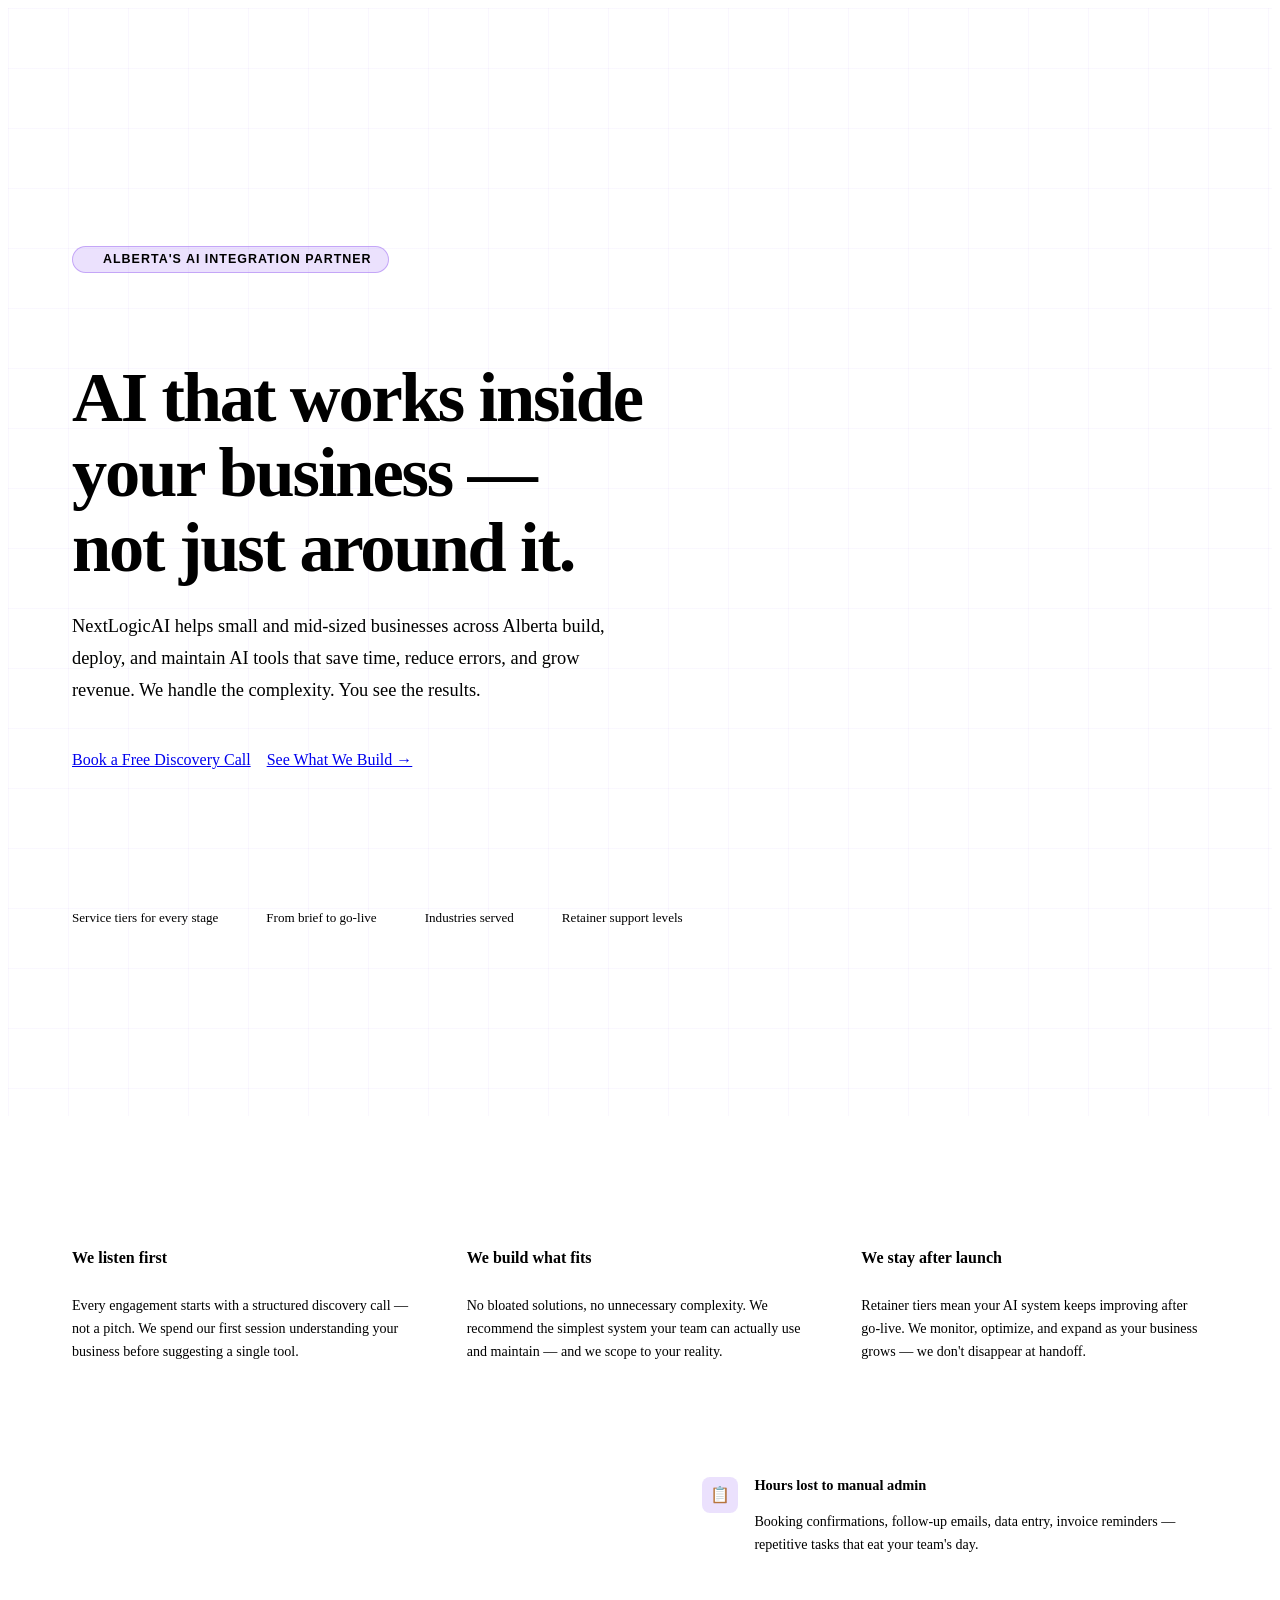
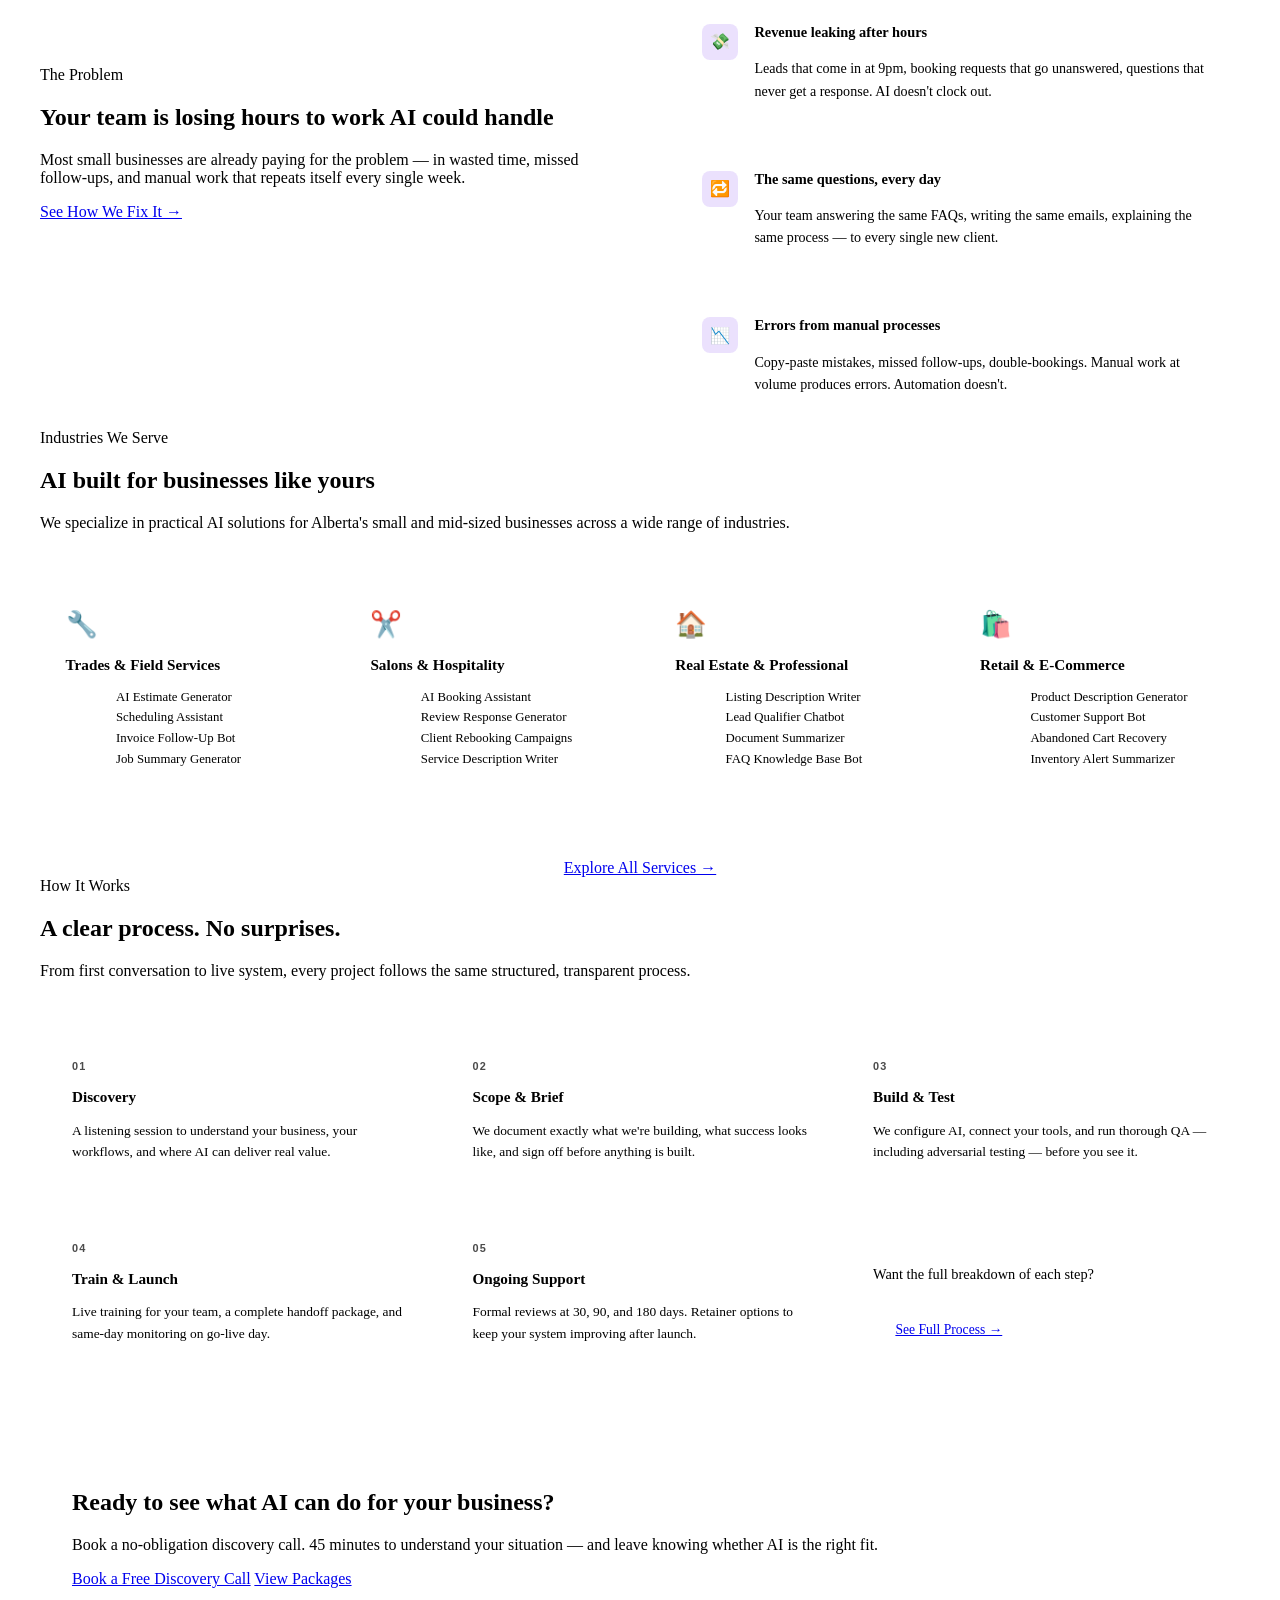
==== index.html @ 29d98f86 "Add files via upload" ====
<!DOCTYPE html>
<html lang="en">
<head>
<meta charset="UTF-8">
<meta name="viewport" content="width=device-width, initial-scale=1.0">
<title>NextLogicAI Consulting — AI Integration for Alberta SMBs</title>
<link rel="stylesheet" href="style.css">
<style>
/* ── HOME-SPECIFIC ── */
#hero {
  min-height: 100svh;
  display: flex;
  flex-direction: column;
  justify-content: center;
  padding: 8rem 4rem 5rem;
  position: relative;
  overflow: hidden;
}

.hero-inner { position: relative; z-index: 1; max-width: 760px; }

.hero-label {
  display: inline-flex;
  align-items: center;
  gap: 0.5rem;
  background: rgba(124,58,237,0.15);
  border: 1px solid rgba(124,58,237,0.35);
  color: var(--violet-light);
  padding: 0.35rem 1rem;
  border-radius: 100px;
  font-family: 'Syne', sans-serif;
  font-size: 0.78rem;
  font-weight: 600;
  letter-spacing: 0.08em;
  text-transform: uppercase;
  margin-bottom: 1.8rem;
  animation: fadeUp 0.8s ease both;
}
.hero-label::before {
  content: '';
  width: 6px; height: 6px;
  border-radius: 50%;
  background: var(--cyan);
  box-shadow: 0 0 6px var(--cyan);
  animation: blink 2s infinite;
}
@keyframes blink { 0%,100%{opacity:1}50%{opacity:0.3} }

#hero h1 {
  font-size: clamp(2.8rem, 5.5vw, 5rem);
  font-weight: 800;
  line-height: 1.06;
  letter-spacing: -0.03em;
  margin-bottom: 1.6rem;
  animation: fadeUp 0.8s 0.1s ease both;
}

.hero-sub {
  font-size: 1.15rem;
  color: var(--muted);
  max-width: 560px;
  line-height: 1.75;
  font-weight: 300;
  margin-bottom: 2.8rem;
  animation: fadeUp 0.8s 0.2s ease both;
}

.hero-actions {
  display: flex;
  gap: 1rem;
  flex-wrap: wrap;
  animation: fadeUp 0.8s 0.3s ease both;
}

@keyframes fadeUp { from{opacity:0;transform:translateY(24px)}to{opacity:1;transform:translateY(0)} }

.hero-stat-row {
  display: flex;
  gap: 3rem;
  margin-top: 4rem;
  padding-top: 2.5rem;
  border-top: 1px solid var(--border);
  animation: fadeUp 0.8s 0.4s ease both;
}
.hero-stat { display: flex; flex-direction: column; gap: 0.25rem; }
.hero-stat strong {
  font-family: 'Syne', sans-serif;
  font-size: 1.8rem;
  font-weight: 800;
  background: linear-gradient(135deg, var(--white), var(--cyan));
  -webkit-background-clip: text;
  -webkit-text-fill-color: transparent;
  background-clip: text;
  letter-spacing: -0.03em;
}
.hero-stat span { font-size: 0.82rem; color: var(--muted); }

.grid-lines {
  position: absolute;
  inset: 0;
  background-image:
    linear-gradient(rgba(124,58,237,0.04) 1px, transparent 1px),
    linear-gradient(90deg, rgba(124,58,237,0.04) 1px, transparent 1px);
  background-size: 60px 60px;
}

/* ── INTRO STRIP ── */
#intro {
  background: var(--navy-mid);
  border-top: 1px solid var(--border);
  border-bottom: 1px solid var(--border);
  padding: 5rem 4rem;
}
.intro-inner {
  max-width: 1200px;
  margin: 0 auto;
  display: grid;
  grid-template-columns: 1fr 1fr 1fr;
  gap: 3rem;
}
.intro-item { display: flex; flex-direction: column; gap: 0.8rem; }
.intro-item-num {
  font-family: 'Syne', sans-serif;
  font-size: 2.5rem;
  font-weight: 800;
  background: linear-gradient(135deg, var(--violet-light), var(--cyan));
  -webkit-background-clip: text;
  -webkit-text-fill-color: transparent;
  background-clip: text;
  letter-spacing: -0.04em;
  line-height: 1;
}
.intro-item h3 { font-size: 1rem; font-weight: 700; margin: 0; }
.intro-item p { font-size: 0.88rem; color: var(--muted); line-height: 1.65; font-weight: 300; }

/* ── PROBLEM ── */
#problem { max-width: 1200px; margin: 0 auto; }
.problem-grid {
  display: grid;
  grid-template-columns: 1fr 1fr;
  gap: 5rem;
  align-items: center;
}
.problem-pains {
  display: flex;
  flex-direction: column;
  gap: 1rem;
}
.pain-item {
  display: flex;
  align-items: flex-start;
  gap: 1rem;
  background: var(--navy-light);
  border: 1px solid var(--border);
  border-radius: 12px;
  padding: 1.2rem 1.4rem;
  transition: border-color 0.25s;
}
.pain-item:hover { border-color: rgba(124,58,237,0.4); }
.pain-icon {
  width: 36px; height: 36px;
  border-radius: 8px;
  background: rgba(124,58,237,0.15);
  display: flex;
  align-items: center;
  justify-content: center;
  font-size: 1rem;
  flex-shrink: 0;
}
.pain-item p { font-size: 0.88rem; color: var(--muted); line-height: 1.6; font-weight: 300; padding-top: 0.15rem; }
.pain-item strong { display: block; font-size: 0.9rem; font-weight: 600; color: var(--white); margin-bottom: 0.2rem; }

/* ── INDUSTRIES ── */
#industries {
  background: var(--navy-mid);
  border-top: 1px solid var(--border);
  border-bottom: 1px solid var(--border);
}
.industries-inner { max-width: 1200px; margin: 0 auto; }
.industry-grid {
  display: grid;
  grid-template-columns: repeat(4, 1fr);
  gap: 1.2rem;
  margin-top: 3rem;
}
.industry-card {
  background: var(--navy);
  border: 1px solid var(--border);
  border-radius: 14px;
  padding: 1.8rem 1.6rem;
  transition: border-color 0.25s, transform 0.25s;
}
.industry-card:hover { border-color: rgba(6,214,245,0.3); transform: translateY(-3px); }
.industry-icon { font-size: 1.6rem; margin-bottom: 1rem; }
.industry-card h3 { font-size: 0.95rem; font-weight: 700; margin-bottom: 0.6rem; }
.industry-card ul { list-style: none; display: flex; flex-direction: column; gap: 0.35rem; }
.industry-card ul li {
  font-size: 0.8rem;
  color: var(--muted);
  display: flex;
  align-items: center;
  gap: 0.4rem;
  font-weight: 300;
}
.industry-card ul li::before {
  content: '';
  width: 4px; height: 4px;
  border-radius: 50%;
  background: var(--cyan);
  flex-shrink: 0;
}

/* ── PROCESS PREVIEW ── */
#process-preview { max-width: 1200px; margin: 0 auto; }
.steps-row {
  display: grid;
  grid-template-columns: repeat(3, 1fr);
  gap: 1.5px;
  background: var(--border);
  border: 1px solid var(--border);
  border-radius: 16px;
  overflow: hidden;
  margin-top: 3rem;
}
.step-mini {
  background: var(--navy);
  padding: 2rem;
  transition: background 0.3s;
}
.step-mini:hover { background: var(--navy-light); }
.step-mini-num {
  font-family: 'Syne', sans-serif;
  font-size: 0.68rem;
  font-weight: 700;
  letter-spacing: 0.12em;
  color: var(--violet-light);
  opacity: 0.7;
  margin-bottom: 1rem;
}
.step-mini h3 { font-size: 0.95rem; font-weight: 700; margin-bottom: 0.5rem; }
.step-mini p { font-size: 0.84rem; color: var(--muted); line-height: 1.6; font-weight: 300; }

/* MOBILE */
@media (max-width: 768px) {
  #hero { padding: 7rem 1.25rem 3.5rem; }
  #hero h1 { font-size: clamp(2.2rem, 9vw, 3.2rem); }
  .hero-sub { font-size: 1rem; }
  .hero-actions { flex-direction: column; }
  .hero-stat-row { gap: 1.5rem; margin-top: 2.5rem; flex-wrap: wrap; }
  #intro { padding: 3.5rem 1.25rem; }
  .intro-inner { grid-template-columns: 1fr; gap: 2rem; }
  #problem { padding: 3.5rem 1.25rem; }
  .problem-grid { grid-template-columns: 1fr; gap: 3rem; }
  #industries { padding: 3.5rem 1.25rem; }
  .industry-grid { grid-template-columns: 1fr 1fr; }
  #process-preview { padding: 3.5rem 1.25rem; }
  .steps-row { grid-template-columns: 1fr; }
}

@media (max-width: 480px) {
  .industry-grid { grid-template-columns: 1fr; }
  .hero-stat-row { display: grid; grid-template-columns: 1fr 1fr; }
}
</style>
</head>
<body>
<script src="shared.js"></script>

<!-- HERO -->
<section id="hero">
  <div style="position:absolute;inset:0;pointer-events:none;">
    <div class="grid-lines"></div>
    <div class="orb orb-1"></div>
    <div class="orb orb-2"></div>
  </div>
  <div class="hero-inner">
    <div class="hero-label">Alberta's AI Integration Partner</div>
    <h1>AI that works inside<br><span class="accent-v">your</span> business —<br>not just <span class="accent-c">around</span> it.</h1>
    <p class="hero-sub">NextLogicAI helps small and mid-sized businesses across Alberta build, deploy, and maintain AI tools that save time, reduce errors, and grow revenue. We handle the complexity. You see the results.</p>
    <div class="hero-actions">
      <a href="contact.html" class="btn-primary">Book a Free Discovery Call</a>
      <a href="services.html" class="btn-secondary">See What We Build →</a>
    </div>
    <div class="hero-stat-row">
      <div class="hero-stat"><strong>3</strong><span>Service tiers for every stage</span></div>
      <div class="hero-stat"><strong>1–12wk</strong><span>From brief to go-live</span></div>
      <div class="hero-stat"><strong>8+</strong><span>Industries served</span></div>
      <div class="hero-stat"><strong>4</strong><span>Retainer support levels</span></div>
    </div>
  </div>
</section>

<!-- INTRO STRIP -->
<section id="intro">
  <div class="intro-inner reveal">
    <div class="intro-item">
      <div class="intro-item-num">01</div>
      <h3>We listen first</h3>
      <p>Every engagement starts with a structured discovery call — not a pitch. We spend our first session understanding your business before suggesting a single tool.</p>
    </div>
    <div class="intro-item">
      <div class="intro-item-num">02</div>
      <h3>We build what fits</h3>
      <p>No bloated solutions, no unnecessary complexity. We recommend the simplest system your team can actually use and maintain — and we scope to your reality.</p>
    </div>
    <div class="intro-item">
      <div class="intro-item-num">03</div>
      <h3>We stay after launch</h3>
      <p>Retainer tiers mean your AI system keeps improving after go-live. We monitor, optimize, and expand as your business grows — we don't disappear at handoff.</p>
    </div>
  </div>
</section>

<!-- PROBLEM -->
<section id="problem">
  <div class="problem-grid reveal">
    <div>
      <div class="section-label">The Problem</div>
      <h2 class="section-title">Your team is losing hours to work AI could handle</h2>
      <p class="section-desc">Most small businesses are already paying for the problem — in wasted time, missed follow-ups, and manual work that repeats itself every single week.</p>
      <a href="how-it-works.html" class="btn-secondary">See How We Fix It →</a>
    </div>
    <div class="problem-pains">
      <div class="pain-item">
        <div class="pain-icon">📋</div>
        <div><strong>Hours lost to manual admin</strong><p>Booking confirmations, follow-up emails, data entry, invoice reminders — repetitive tasks that eat your team's day.</p></div>
      </div>
      <div class="pain-item">
        <div class="pain-icon">💸</div>
        <div><strong>Revenue leaking after hours</strong><p>Leads that come in at 9pm, booking requests that go unanswered, questions that never get a response. AI doesn't clock out.</p></div>
      </div>
      <div class="pain-item">
        <div class="pain-icon">🔁</div>
        <div><strong>The same questions, every day</strong><p>Your team answering the same FAQs, writing the same emails, explaining the same process — to every single new client.</p></div>
      </div>
      <div class="pain-item">
        <div class="pain-icon">📉</div>
        <div><strong>Errors from manual processes</strong><p>Copy-paste mistakes, missed follow-ups, double-bookings. Manual work at volume produces errors. Automation doesn't.</p></div>
      </div>
    </div>
  </div>
</section>

<!-- INDUSTRIES -->
<section id="industries">
  <div class="industries-inner">
    <div class="reveal">
      <div class="section-label">Industries We Serve</div>
      <h2 class="section-title">AI built for businesses like yours</h2>
      <p class="section-desc">We specialize in practical AI solutions for Alberta's small and mid-sized businesses across a wide range of industries.</p>
    </div>
    <div class="industry-grid reveal">
      <div class="industry-card">
        <div class="industry-icon">🔧</div>
        <h3>Trades & Field Services</h3>
        <ul>
          <li>AI Estimate Generator</li>
          <li>Scheduling Assistant</li>
          <li>Invoice Follow-Up Bot</li>
          <li>Job Summary Generator</li>
        </ul>
      </div>
      <div class="industry-card">
        <div class="industry-icon">✂️</div>
        <h3>Salons & Hospitality</h3>
        <ul>
          <li>AI Booking Assistant</li>
          <li>Review Response Generator</li>
          <li>Client Rebooking Campaigns</li>
          <li>Service Description Writer</li>
        </ul>
      </div>
      <div class="industry-card">
        <div class="industry-icon">🏠</div>
        <h3>Real Estate & Professional</h3>
        <ul>
          <li>Listing Description Writer</li>
          <li>Lead Qualifier Chatbot</li>
          <li>Document Summarizer</li>
          <li>FAQ Knowledge Base Bot</li>
        </ul>
      </div>
      <div class="industry-card">
        <div class="industry-icon">🛍️</div>
        <h3>Retail & E-Commerce</h3>
        <ul>
          <li>Product Description Generator</li>
          <li>Customer Support Bot</li>
          <li>Abandoned Cart Recovery</li>
          <li>Inventory Alert Summarizer</li>
        </ul>
      </div>
    </div>
    <div style="text-align:center;margin-top:3rem;" class="reveal">
      <a href="services.html" class="btn-secondary">Explore All Services →</a>
    </div>
  </div>
</section>

<!-- PROCESS PREVIEW -->
<section id="process-preview">
  <div class="reveal">
    <div class="section-label">How It Works</div>
    <h2 class="section-title">A clear process. No surprises.</h2>
    <p class="section-desc">From first conversation to live system, every project follows the same structured, transparent process.</p>
  </div>
  <div class="steps-row reveal">
    <div class="step-mini"><div class="step-mini-num">01</div><h3>Discovery</h3><p>A listening session to understand your business, your workflows, and where AI can deliver real value.</p></div>
    <div class="step-mini"><div class="step-mini-num">02</div><h3>Scope & Brief</h3><p>We document exactly what we're building, what success looks like, and sign off before anything is built.</p></div>
    <div class="step-mini"><div class="step-mini-num">03</div><h3>Build & Test</h3><p>We configure AI, connect your tools, and run thorough QA — including adversarial testing — before you see it.</p></div>
    <div class="step-mini"><div class="step-mini-num">04</div><h3>Train & Launch</h3><p>Live training for your team, a complete handoff package, and same-day monitoring on go-live day.</p></div>
    <div class="step-mini"><div class="step-mini-num">05</div><h3>Ongoing Support</h3><p>Formal reviews at 30, 90, and 180 days. Retainer options to keep your system improving after launch.</p></div>
    <div class="step-mini" style="display:flex;flex-direction:column;justify-content:center;align-items:flex-start;">
      <p style="font-size:0.9rem;color:var(--muted);margin-bottom:1.5rem;font-weight:300;">Want the full breakdown of each step?</p>
      <a href="how-it-works.html" class="btn-primary" style="font-size:0.85rem;padding:0.75rem 1.4rem;">See Full Process →</a>
    </div>
  </div>
</section>

<!-- CTA STRIP -->
<section style="padding:5rem 4rem;">
  <div class="cta-strip reveal" style="max-width:1200px;margin:0 auto;">
    <h2>Ready to see what AI can do for your business?</h2>
    <p>Book a no-obligation discovery call. 45 minutes to understand your situation — and leave knowing whether AI is the right fit.</p>
    <div class="cta-strip-actions">
      <a href="contact.html" class="btn-primary">Book a Free Discovery Call</a>
      <a href="packages.html" class="btn-secondary">View Packages</a>
    </div>
  </div>
</section>

<script>injectNav('index'); injectFooter();</script>
</body>
</html>
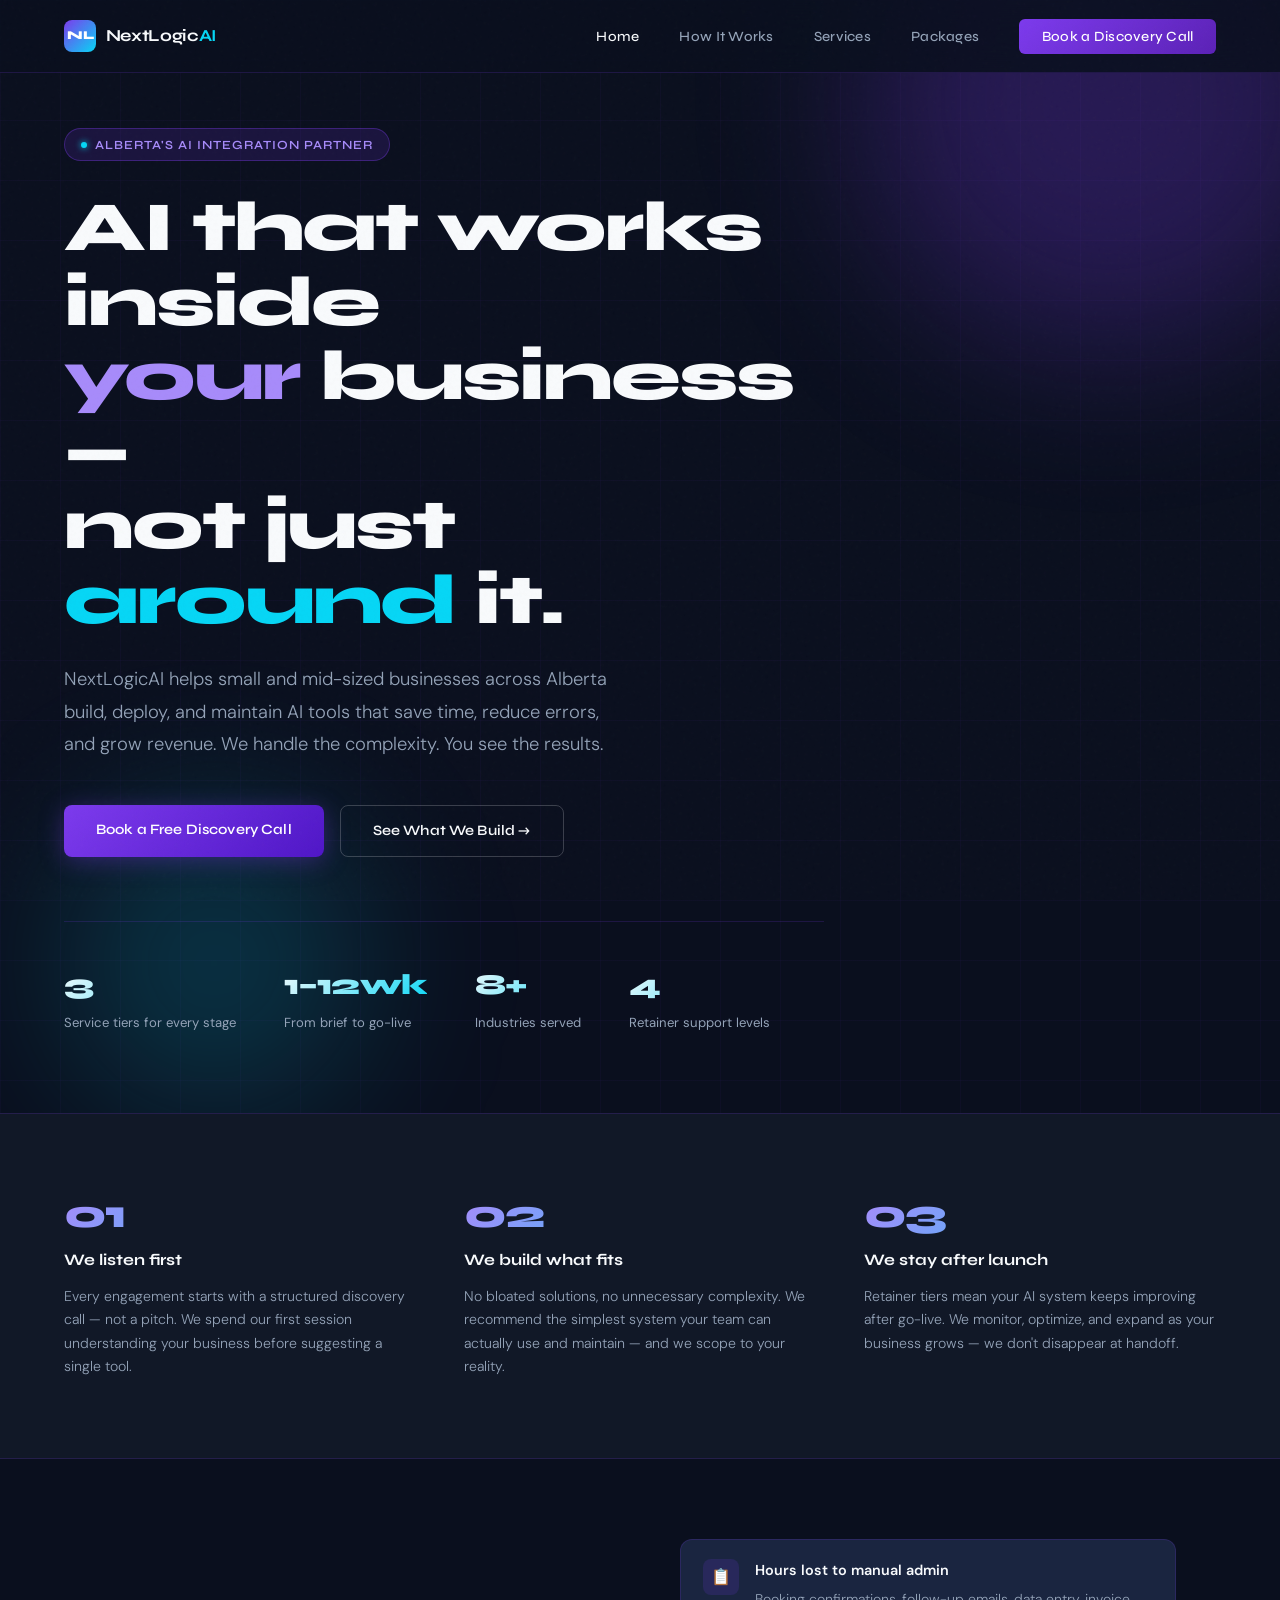
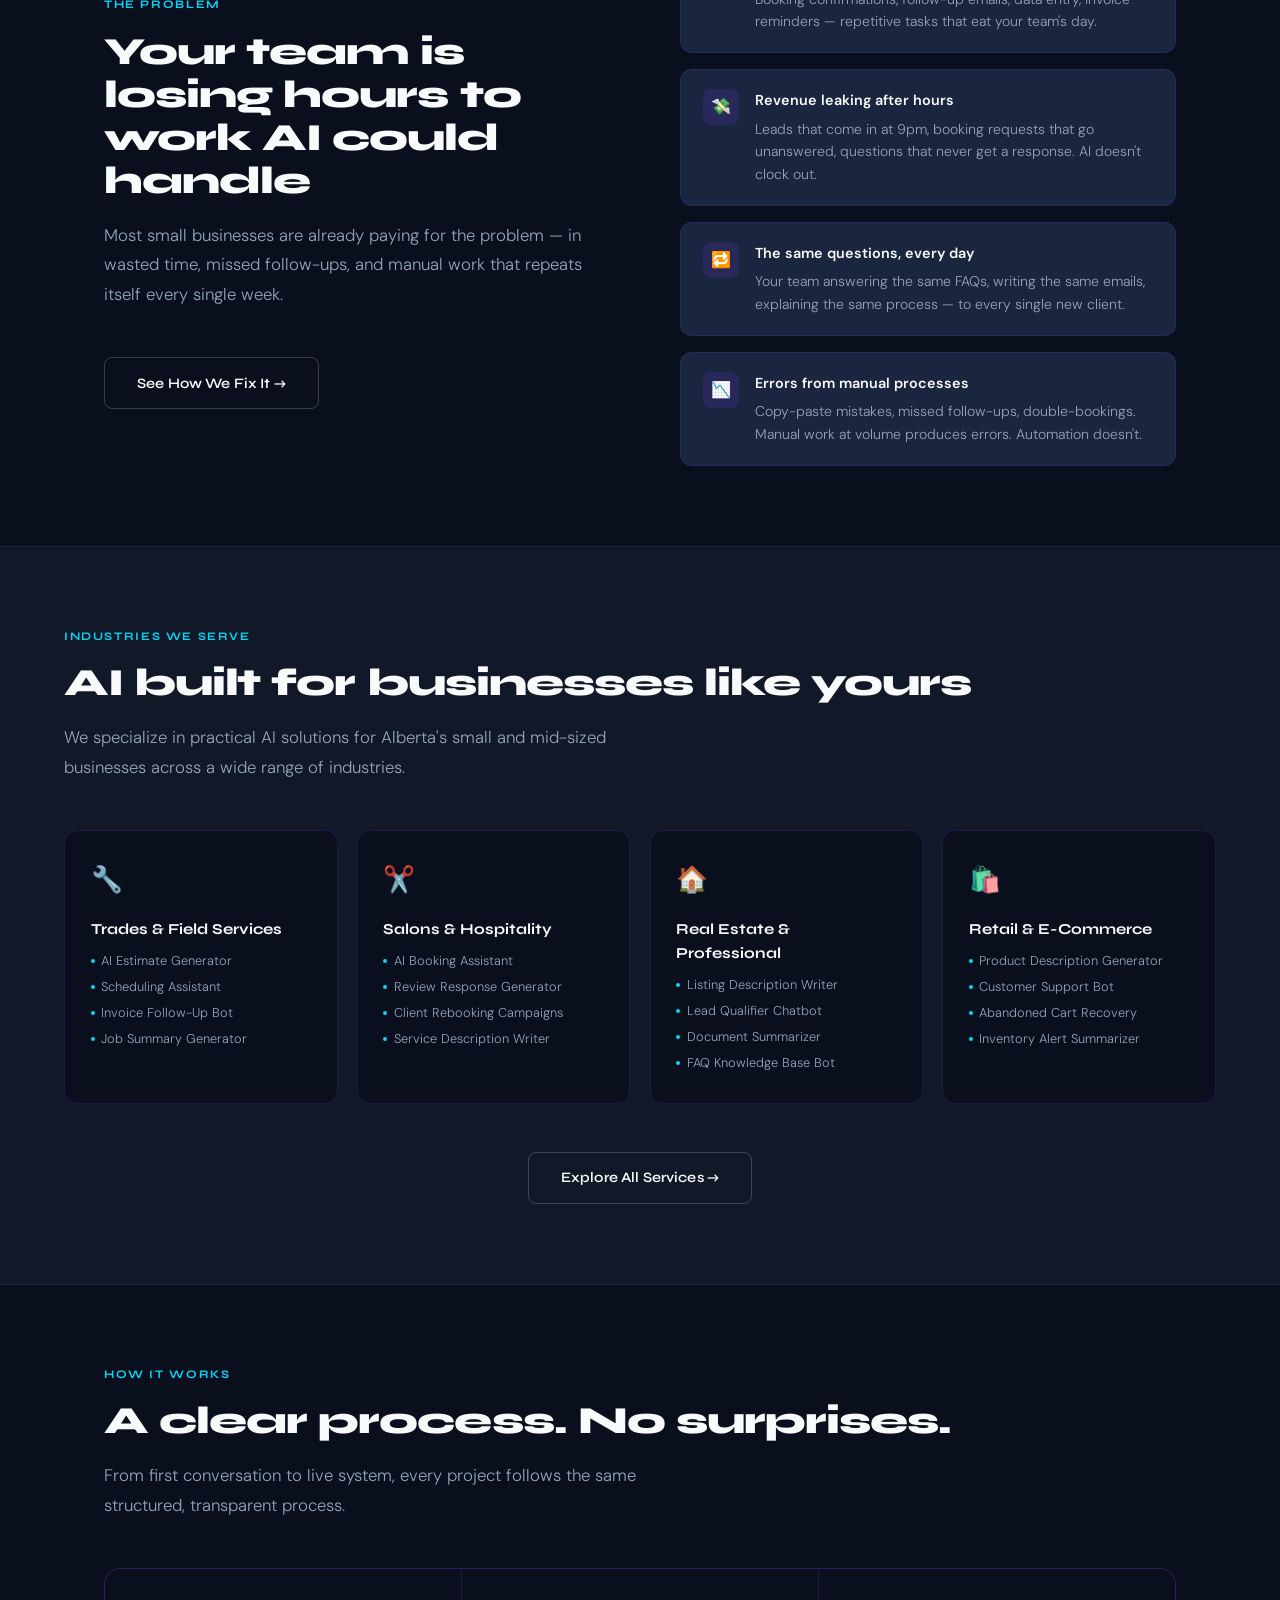
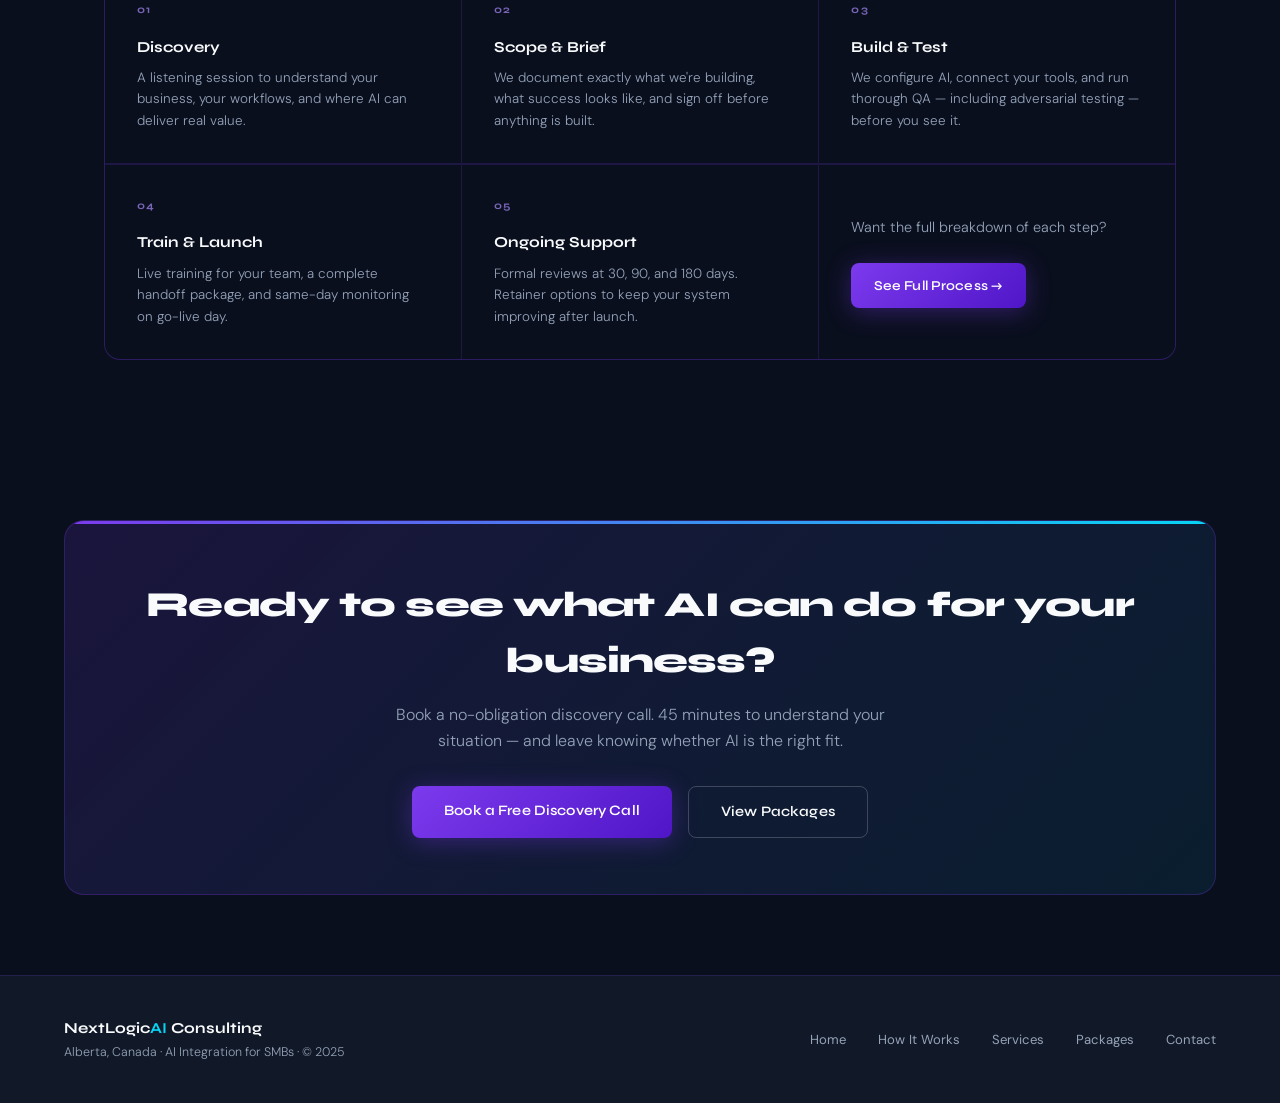
==== commit e3b0c692: "Add files via upload" ====
--- a/index.html
+++ b/index.html
@@ -81,6 +81,7 @@
   padding-top: 2.5rem;
   border-top: 1px solid var(--border);
   animation: fadeUp 0.8s 0.4s ease both;
+  flex-wrap: wrap;
 }
 .hero-stat { display: flex; flex-direction: column; gap: 0.25rem; }
 .hero-stat strong {
@@ -240,26 +241,39 @@
 .step-mini h3 { font-size: 0.95rem; font-weight: 700; margin-bottom: 0.5rem; }
 .step-mini p { font-size: 0.84rem; color: var(--muted); line-height: 1.6; font-weight: 300; }
 
-/* MOBILE */
+/* ── RESPONSIVE ── */
+@media (max-width: 1024px) {
+  .industry-grid { grid-template-columns: repeat(2, 1fr); }
+  .steps-row { grid-template-columns: repeat(2, 1fr); }
+}
+
 @media (max-width: 768px) {
   #hero { padding: 7rem 1.25rem 3.5rem; }
   #hero h1 { font-size: clamp(2.2rem, 9vw, 3.2rem); }
   .hero-sub { font-size: 1rem; }
-  .hero-actions { flex-direction: column; }
-  .hero-stat-row { gap: 1.5rem; margin-top: 2.5rem; flex-wrap: wrap; }
+  .hero-actions { flex-direction: column; align-items: stretch; }
+  .hero-actions .btn-primary,
+  .hero-actions .btn-secondary { width: 100%; text-align: center; }
+  .hero-stat-row { gap: 1.5rem; margin-top: 2.5rem; display: grid; grid-template-columns: 1fr 1fr; }
+
   #intro { padding: 3.5rem 1.25rem; }
   .intro-inner { grid-template-columns: 1fr; gap: 2rem; }
+
   #problem { padding: 3.5rem 1.25rem; }
-  .problem-grid { grid-template-columns: 1fr; gap: 3rem; }
+  .problem-grid { grid-template-columns: 1fr; gap: 2rem; }
+
   #industries { padding: 3.5rem 1.25rem; }
   .industry-grid { grid-template-columns: 1fr 1fr; }
+
   #process-preview { padding: 3.5rem 1.25rem; }
   .steps-row { grid-template-columns: 1fr; }
+
+  /* CTA section padding fix */
+  section[style*="padding:5rem 4rem"] { padding: 3.5rem 1.25rem !important; }
 }
 
 @media (max-width: 480px) {
   .industry-grid { grid-template-columns: 1fr; }
-  .hero-stat-row { display: grid; grid-template-columns: 1fr 1fr; }
 }
 </style>
 </head>
@@ -352,7 +366,7 @@
     <div class="industry-grid reveal">
       <div class="industry-card">
         <div class="industry-icon">🔧</div>
-        <h3>Trades & Field Services</h3>
+        <h3>Trades &amp; Field Services</h3>
         <ul>
           <li>AI Estimate Generator</li>
           <li>Scheduling Assistant</li>
@@ -362,7 +376,7 @@
       </div>
       <div class="industry-card">
         <div class="industry-icon">✂️</div>
-        <h3>Salons & Hospitality</h3>
+        <h3>Salons &amp; Hospitality</h3>
         <ul>
           <li>AI Booking Assistant</li>
           <li>Review Response Generator</li>
@@ -372,7 +386,7 @@
       </div>
       <div class="industry-card">
         <div class="industry-icon">🏠</div>
-        <h3>Real Estate & Professional</h3>
+        <h3>Real Estate &amp; Professional</h3>
         <ul>
           <li>Listing Description Writer</li>
           <li>Lead Qualifier Chatbot</li>
@@ -382,7 +396,7 @@
       </div>
       <div class="industry-card">
         <div class="industry-icon">🛍️</div>
-        <h3>Retail & E-Commerce</h3>
+        <h3>Retail &amp; E-Commerce</h3>
         <ul>
           <li>Product Description Generator</li>
           <li>Customer Support Bot</li>
@@ -406,9 +420,9 @@
   </div>
   <div class="steps-row reveal">
     <div class="step-mini"><div class="step-mini-num">01</div><h3>Discovery</h3><p>A listening session to understand your business, your workflows, and where AI can deliver real value.</p></div>
-    <div class="step-mini"><div class="step-mini-num">02</div><h3>Scope & Brief</h3><p>We document exactly what we're building, what success looks like, and sign off before anything is built.</p></div>
-    <div class="step-mini"><div class="step-mini-num">03</div><h3>Build & Test</h3><p>We configure AI, connect your tools, and run thorough QA — including adversarial testing — before you see it.</p></div>
-    <div class="step-mini"><div class="step-mini-num">04</div><h3>Train & Launch</h3><p>Live training for your team, a complete handoff package, and same-day monitoring on go-live day.</p></div>
+    <div class="step-mini"><div class="step-mini-num">02</div><h3>Scope &amp; Brief</h3><p>We document exactly what we're building, what success looks like, and sign off before anything is built.</p></div>
+    <div class="step-mini"><div class="step-mini-num">03</div><h3>Build &amp; Test</h3><p>We configure AI, connect your tools, and run thorough QA — including adversarial testing — before you see it.</p></div>
+    <div class="step-mini"><div class="step-mini-num">04</div><h3>Train &amp; Launch</h3><p>Live training for your team, a complete handoff package, and same-day monitoring on go-live day.</p></div>
     <div class="step-mini"><div class="step-mini-num">05</div><h3>Ongoing Support</h3><p>Formal reviews at 30, 90, and 180 days. Retainer options to keep your system improving after launch.</p></div>
     <div class="step-mini" style="display:flex;flex-direction:column;justify-content:center;align-items:flex-start;">
       <p style="font-size:0.9rem;color:var(--muted);margin-bottom:1.5rem;font-weight:300;">Want the full breakdown of each step?</p>
@@ -418,7 +432,7 @@
 </section>
 
 <!-- CTA STRIP -->
-<section style="padding:5rem 4rem;">
+<section class="cta-section">
   <div class="cta-strip reveal" style="max-width:1200px;margin:0 auto;">
     <h2>Ready to see what AI can do for your business?</h2>
     <p>Book a no-obligation discovery call. 45 minutes to understand your situation — and leave knowing whether AI is the right fit.</p>
--- a/style.css
+++ b/style.css
@@ -0,0 +1,443 @@
+/* ── NEXTLOGICAI SHARED STYLES ── */
+@import url('https://fonts.googleapis.com/css2?family=Syne:wght@400;500;600;700;800&family=DM+Sans:ital,wght@0,300;0,400;0,500;1,300&display=swap');
+
+:root {
+  --navy: #0a0f1e;
+  --navy-mid: #111827;
+  --navy-light: #1a2540;
+  --violet: #7c3aed;
+  --violet-light: #a78bfa;
+  --cyan: #06d6f5;
+  --cyan-dim: #0891b2;
+  --white: #f8fafc;
+  --muted: #94a3b8;
+  --border: rgba(124,58,237,0.18);
+  --glow-v: rgba(124,58,237,0.25);
+  --glow-c: rgba(6,214,245,0.18);
+}
+
+*, *::before, *::after { box-sizing: border-box; margin: 0; padding: 0; }
+html { scroll-behavior: smooth; }
+
+body {
+  font-family: 'DM Sans', sans-serif;
+  background-color: var(--navy);
+  color: var(--white);
+  overflow-x: hidden;
+  line-height: 1.6;
+}
+
+h1, h2, h3, h4 { font-family: 'Syne', sans-serif; }
+
+body::before {
+  content: '';
+  position: fixed;
+  inset: 0;
+  background-image: url("data:image/svg+xml,%3Csvg viewBox='0 0 256 256' xmlns='http://www.w3.org/2000/svg'%3E%3Cfilter id='noise'%3E%3CfeTurbulence type='fractalNoise' baseFrequency='0.9' numOctaves='4' stitchTiles='stitch'/%3E%3C/filter%3E%3Crect width='100%25' height='100%25' filter='url(%23noise)' opacity='0.04'/%3E%3C/svg%3E");
+  pointer-events: none;
+  z-index: 9999;
+  opacity: 0.5;
+}
+
+/* ── NAV ── */
+nav {
+  position: fixed;
+  top: 0; left: 0; right: 0;
+  z-index: 100;
+  display: flex;
+  align-items: center;
+  justify-content: space-between;
+  padding: 1.25rem 4rem;
+  background: rgba(10,15,30,0.88);
+  backdrop-filter: blur(16px);
+  -webkit-backdrop-filter: blur(16px);
+  border-bottom: 1px solid var(--border);
+}
+
+.nav-logo {
+  display: flex;
+  align-items: center;
+  gap: 0.6rem;
+  text-decoration: none;
+}
+
+.logo-mark {
+  width: 32px; height: 32px;
+  background: linear-gradient(135deg, var(--violet), var(--cyan));
+  border-radius: 8px;
+  display: flex;
+  align-items: center;
+  justify-content: center;
+  font-family: 'Syne', sans-serif;
+  font-size: 0.75rem;
+  font-weight: 800;
+  color: white;
+  flex-shrink: 0;
+}
+
+.logo-text {
+  font-family: 'Syne', sans-serif;
+  font-size: 1.05rem;
+  font-weight: 700;
+  color: var(--white);
+  letter-spacing: -0.02em;
+}
+.logo-text span { color: var(--cyan); }
+
+.nav-links {
+  display: flex;
+  gap: 2.5rem;
+  list-style: none;
+  align-items: center;
+}
+
+.nav-links a {
+  color: var(--muted);
+  text-decoration: none;
+  font-family: 'Syne', sans-serif;
+  font-size: 0.88rem;
+  font-weight: 500;
+  letter-spacing: 0.02em;
+  transition: color 0.2s;
+}
+
+.nav-links a:hover { color: var(--white); }
+.nav-links a.active { color: var(--white); }
+
+.nav-cta {
+  background: linear-gradient(135deg, var(--violet), #5b21b6) !important;
+  color: white !important;
+  padding: 0.55rem 1.4rem;
+  border-radius: 6px;
+  transition: opacity 0.2s, transform 0.2s !important;
+}
+.nav-cta:hover { opacity: 0.88; transform: translateY(-1px); }
+
+/* ── HAMBURGER ── */
+.nav-hamburger {
+  display: none;
+  flex-direction: column;
+  gap: 5px;
+  background: none;
+  border: none;
+  cursor: pointer;
+  padding: 8px;
+  z-index: 200;
+  min-width: 44px;
+  min-height: 44px;
+  align-items: center;
+  justify-content: center;
+}
+.nav-hamburger span {
+  display: block;
+  width: 24px; height: 2px;
+  background: var(--white);
+  border-radius: 2px;
+  transition: transform 0.3s, opacity 0.3s;
+}
+.nav-hamburger.open span:nth-child(1) { transform: translateY(7px) rotate(45deg); }
+.nav-hamburger.open span:nth-child(2) { opacity: 0; }
+.nav-hamburger.open span:nth-child(3) { transform: translateY(-7px) rotate(-45deg); }
+
+/* ── MOBILE MENU ── */
+.mobile-menu {
+  display: none;
+  position: fixed;
+  inset: 0;
+  background: rgba(10,15,30,0.97);
+  backdrop-filter: blur(20px);
+  -webkit-backdrop-filter: blur(20px);
+  z-index: 150;
+  flex-direction: column;
+  align-items: center;
+  justify-content: center;
+  gap: 0;
+  padding: 2rem;
+}
+.mobile-menu.open { display: flex; }
+.mobile-menu a {
+  font-family: 'Syne', sans-serif;
+  font-size: 1.6rem;
+  font-weight: 700;
+  color: var(--white);
+  text-decoration: none;
+  padding: 1rem 0;
+  border-bottom: 1px solid var(--border);
+  width: 100%;
+  text-align: center;
+  transition: color 0.2s;
+}
+.mobile-menu a:hover { color: var(--cyan); }
+.mobile-menu a.mobile-cta {
+  margin-top: 2rem;
+  border: none;
+  background: linear-gradient(135deg, var(--violet), #4f16c7);
+  border-radius: 10px;
+  padding: 1rem 2rem;
+  font-size: 1rem;
+  color: white;
+  box-shadow: 0 4px 24px rgba(124,58,237,0.4);
+}
+
+/* ── BUTTONS ── */
+.btn-primary {
+  background: linear-gradient(135deg, var(--violet), #4f16c7);
+  color: white;
+  padding: 0.85rem 2rem;
+  border-radius: 8px;
+  font-family: 'Syne', sans-serif;
+  font-size: 0.9rem;
+  font-weight: 600;
+  text-decoration: none;
+  display: inline-block;
+  transition: transform 0.2s, box-shadow 0.2s;
+  box-shadow: 0 4px 24px rgba(124,58,237,0.35);
+  letter-spacing: 0.01em;
+}
+.btn-primary:hover { transform: translateY(-2px); box-shadow: 0 8px 32px rgba(124,58,237,0.5); }
+
+.btn-secondary {
+  background: transparent;
+  border: 1px solid rgba(248,250,252,0.2);
+  color: var(--white);
+  padding: 0.85rem 2rem;
+  border-radius: 8px;
+  font-family: 'Syne', sans-serif;
+  font-size: 0.9rem;
+  font-weight: 600;
+  text-decoration: none;
+  display: inline-block;
+  transition: border-color 0.2s, background 0.2s;
+  letter-spacing: 0.01em;
+}
+.btn-secondary:hover { border-color: rgba(248,250,252,0.45); background: rgba(248,250,252,0.05); }
+
+/* ── SECTION UTILITIES ── */
+.section-label {
+  font-family: 'Syne', sans-serif;
+  font-size: 0.72rem;
+  font-weight: 700;
+  letter-spacing: 0.14em;
+  text-transform: uppercase;
+  color: var(--cyan);
+  margin-bottom: 1rem;
+  display: block;
+}
+
+.section-title {
+  font-size: clamp(1.9rem, 3vw, 2.8rem);
+  font-weight: 800;
+  letter-spacing: -0.025em;
+  line-height: 1.12;
+  margin-bottom: 1.2rem;
+}
+
+.section-desc {
+  font-size: 1.05rem;
+  color: var(--muted);
+  max-width: 560px;
+  line-height: 1.75;
+  font-weight: 300;
+  margin-bottom: 3rem;
+}
+
+.page-wrap {
+  max-width: 1200px;
+  margin: 0 auto;
+  padding: 0 4rem;
+}
+
+section { padding: 5rem 4rem; }
+
+/* ── PAGE HERO (inner pages) ── */
+.page-hero {
+  padding: 9rem 4rem 5rem;
+  position: relative;
+  overflow: hidden;
+}
+
+.page-hero-bg {
+  position: absolute;
+  inset: 0;
+  pointer-events: none;
+}
+
+.page-hero .grid-lines {
+  position: absolute;
+  inset: 0;
+  background-image:
+    linear-gradient(rgba(124,58,237,0.04) 1px, transparent 1px),
+    linear-gradient(90deg, rgba(124,58,237,0.04) 1px, transparent 1px);
+  background-size: 60px 60px;
+}
+
+.orb {
+  position: absolute;
+  border-radius: 50%;
+  filter: blur(80px);
+}
+.orb-1 { width: 500px; height: 500px; background: var(--glow-v); top: -150px; right: -80px; animation: float1 12s ease-in-out infinite; }
+.orb-2 { width: 300px; height: 300px; background: var(--glow-c); bottom: 0; left: 5%; animation: float2 15s ease-in-out infinite; }
+
+@keyframes float1 { 0%,100%{transform:translate(0,0) scale(1)}50%{transform:translate(30px,-40px) scale(1.05)} }
+@keyframes float2 { 0%,100%{transform:translate(0,0)}50%{transform:translate(-20px,30px)} }
+
+.page-hero-inner {
+  position: relative;
+  z-index: 1;
+  max-width: 1200px;
+  margin: 0 auto;
+}
+
+.page-hero-label {
+  display: inline-flex;
+  align-items: center;
+  gap: 0.5rem;
+  background: rgba(124,58,237,0.15);
+  border: 1px solid rgba(124,58,237,0.35);
+  color: var(--violet-light);
+  padding: 0.35rem 1rem;
+  border-radius: 100px;
+  font-family: 'Syne', sans-serif;
+  font-size: 0.75rem;
+  font-weight: 600;
+  letter-spacing: 0.08em;
+  text-transform: uppercase;
+  margin-bottom: 1.5rem;
+}
+
+.page-hero-label::before {
+  content: '';
+  width: 6px; height: 6px;
+  border-radius: 50%;
+  background: var(--cyan);
+  box-shadow: 0 0 6px var(--cyan);
+}
+
+.page-hero h1 {
+  font-size: clamp(2.4rem, 5vw, 4rem);
+  font-weight: 800;
+  line-height: 1.08;
+  letter-spacing: -0.03em;
+  margin-bottom: 1.4rem;
+  max-width: 700px;
+}
+
+.page-hero p {
+  font-size: 1.1rem;
+  color: var(--muted);
+  max-width: 540px;
+  line-height: 1.75;
+  font-weight: 300;
+}
+
+.accent-v { color: var(--violet-light); }
+.accent-c { color: var(--cyan); }
+
+/* ── CARDS ── */
+.card {
+  background: var(--navy-light);
+  border: 1px solid var(--border);
+  border-radius: 14px;
+  padding: 2rem;
+  transition: border-color 0.25s, transform 0.25s;
+}
+.card:hover { border-color: rgba(124,58,237,0.4); transform: translateY(-3px); }
+
+/* ── REVEAL ── */
+.reveal {
+  opacity: 0;
+  transform: translateY(24px);
+  transition: opacity 0.65s ease, transform 0.65s ease;
+}
+.reveal.visible { opacity: 1; transform: translateY(0); }
+
+/* ── DIVIDER ── */
+.divider {
+  border: none;
+  border-top: 1px solid var(--border);
+  margin: 0;
+}
+
+/* ── FOOTER ── */
+footer {
+  border-top: 1px solid var(--border);
+  padding: 2.5rem 4rem;
+  display: flex;
+  align-items: center;
+  justify-content: space-between;
+  background: var(--navy-mid);
+  flex-wrap: wrap;
+  gap: 1.5rem;
+}
+.footer-brand {
+  font-family: 'Syne', sans-serif;
+  font-size: 0.95rem;
+  font-weight: 700;
+  color: var(--white);
+}
+.footer-brand span { color: var(--cyan); }
+.footer-sub { font-size: 0.78rem; color: var(--muted); font-weight: 300; margin-top: 0.2rem; }
+.footer-links { display: flex; gap: 2rem; flex-wrap: wrap; }
+.footer-links a {
+  font-size: 0.82rem;
+  color: var(--muted);
+  text-decoration: none;
+  transition: color 0.2s;
+}
+.footer-links a:hover { color: var(--white); }
+
+/* ── CTA STRIP ── */
+.cta-strip {
+  background: linear-gradient(135deg, rgba(124,58,237,0.15), rgba(6,214,245,0.08));
+  border: 1px solid rgba(124,58,237,0.25);
+  border-radius: 20px;
+  padding: 3.5rem;
+  text-align: center;
+  position: relative;
+  overflow: hidden;
+  margin: 5rem 0 0;
+}
+.cta-strip::before {
+  content: '';
+  position: absolute;
+  top: 0; left: 0; right: 0;
+  height: 3px;
+  background: linear-gradient(90deg, var(--violet), var(--cyan));
+}
+.cta-strip h2 { font-size: clamp(1.6rem, 3vw, 2.2rem); font-weight: 800; letter-spacing: -0.025em; margin-bottom: 0.8rem; }
+.cta-strip p { color: var(--muted); font-size: 1rem; font-weight: 300; margin-bottom: 2rem; max-width: 500px; margin-left: auto; margin-right: auto; }
+.cta-strip-actions { display: flex; gap: 1rem; justify-content: center; flex-wrap: wrap; }
+
+/* ── RESPONSIVE: TABLET ── */
+@media (max-width: 1024px) {
+  nav { padding: 1.25rem 2rem; }
+  section { padding: 4rem 2rem; }
+  .page-hero { padding: 8rem 2rem 4rem; }
+  footer { padding: 2rem 2rem; }
+  .page-wrap { padding: 0 2rem; }
+}
+
+/* ── RESPONSIVE: MOBILE ── */
+@media (max-width: 768px) {
+  nav { padding: 1rem 1.25rem; }
+  .nav-links { display: none; }
+  .nav-hamburger { display: flex; }
+  section { padding: 3.5rem 1.25rem; }
+  .page-hero { padding: 7rem 1.25rem 3rem; }
+  .page-hero h1 { font-size: clamp(1.9rem, 8vw, 2.8rem); }
+  .page-hero p { font-size: 1rem; }
+  footer {
+    flex-direction: column;
+    align-items: flex-start;
+    gap: 1.5rem;
+    padding: 2rem 1.25rem;
+  }
+  .footer-links { gap: 1rem 1.5rem; }
+  .page-wrap { padding: 0 1.25rem; }
+  .cta-strip { padding: 2.5rem 1.5rem; margin: 3rem 0 0; }
+  .cta-strip-actions { flex-direction: column; align-items: stretch; }
+  .cta-strip-actions .btn-primary,
+  .cta-strip-actions .btn-secondary { width: 100%; text-align: center; box-sizing: border-box; }
+  .section-desc { font-size: 0.95rem; margin-bottom: 2rem; }
+}
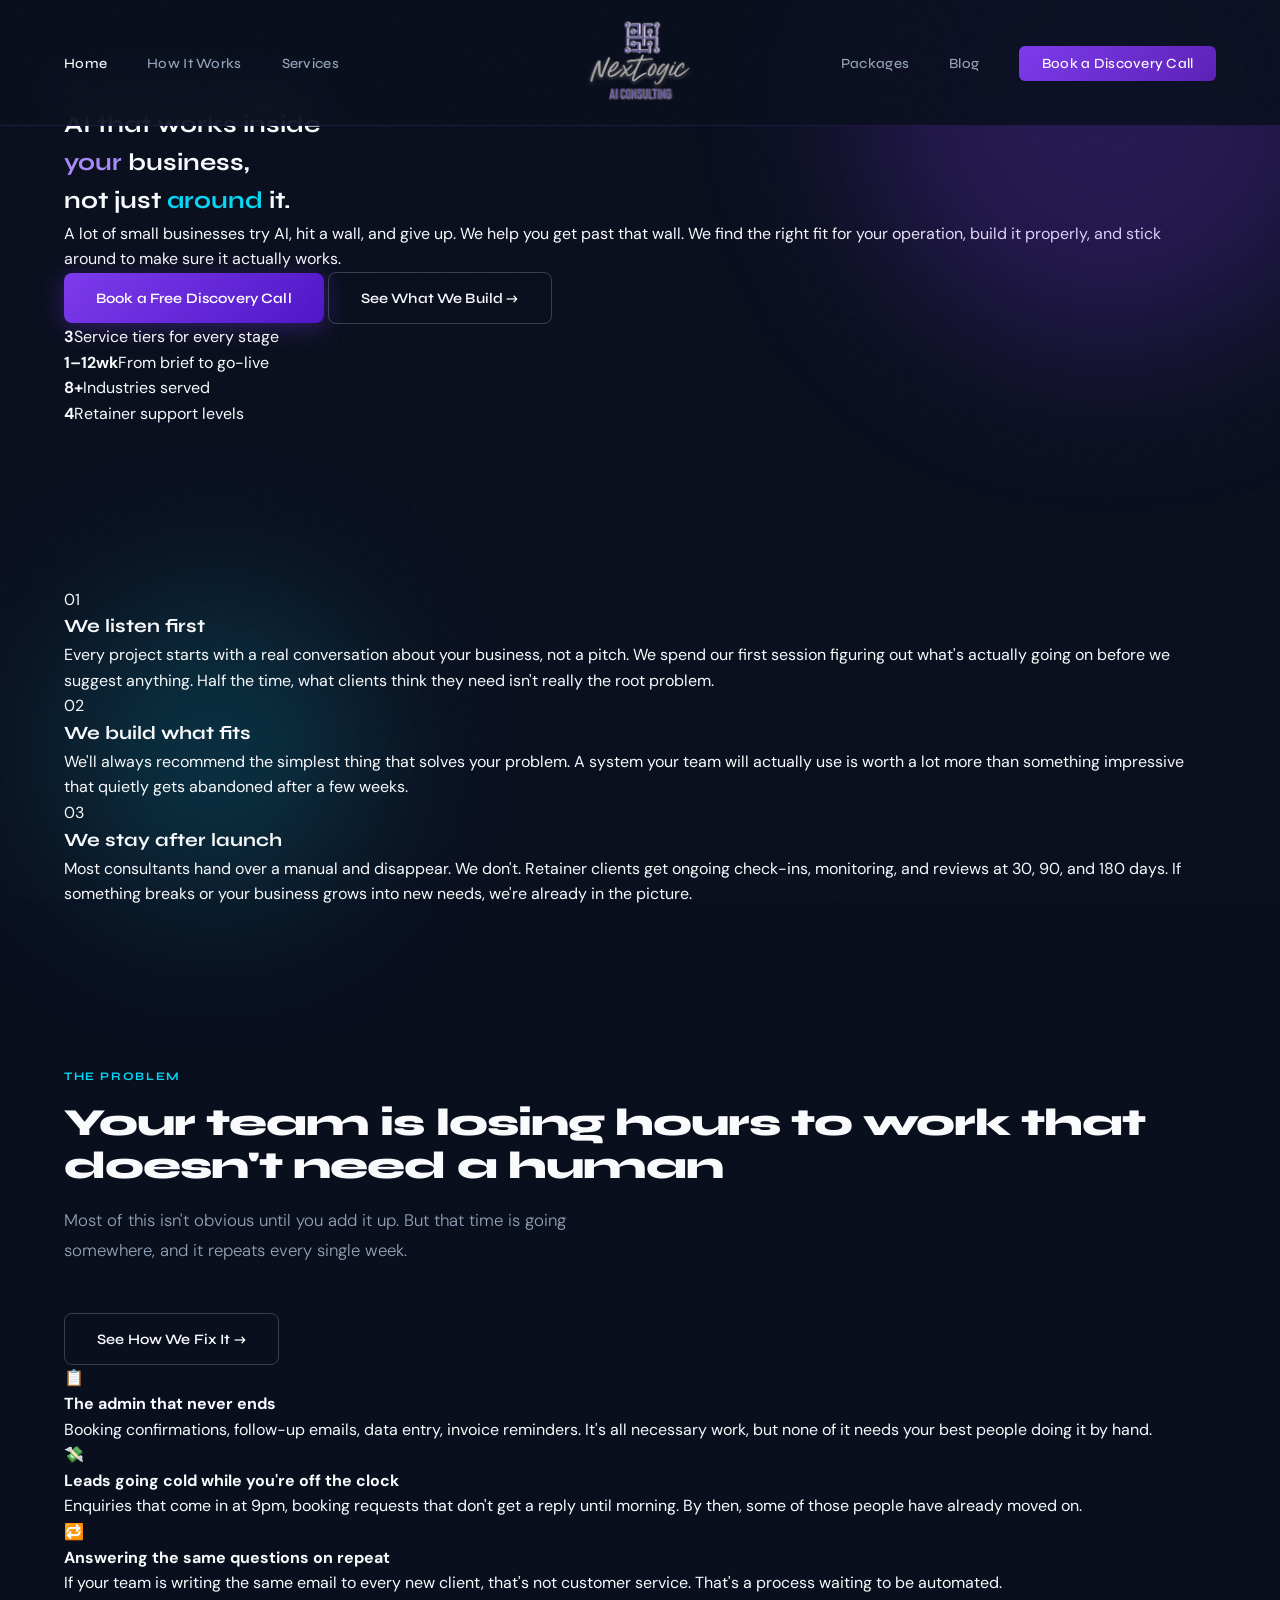
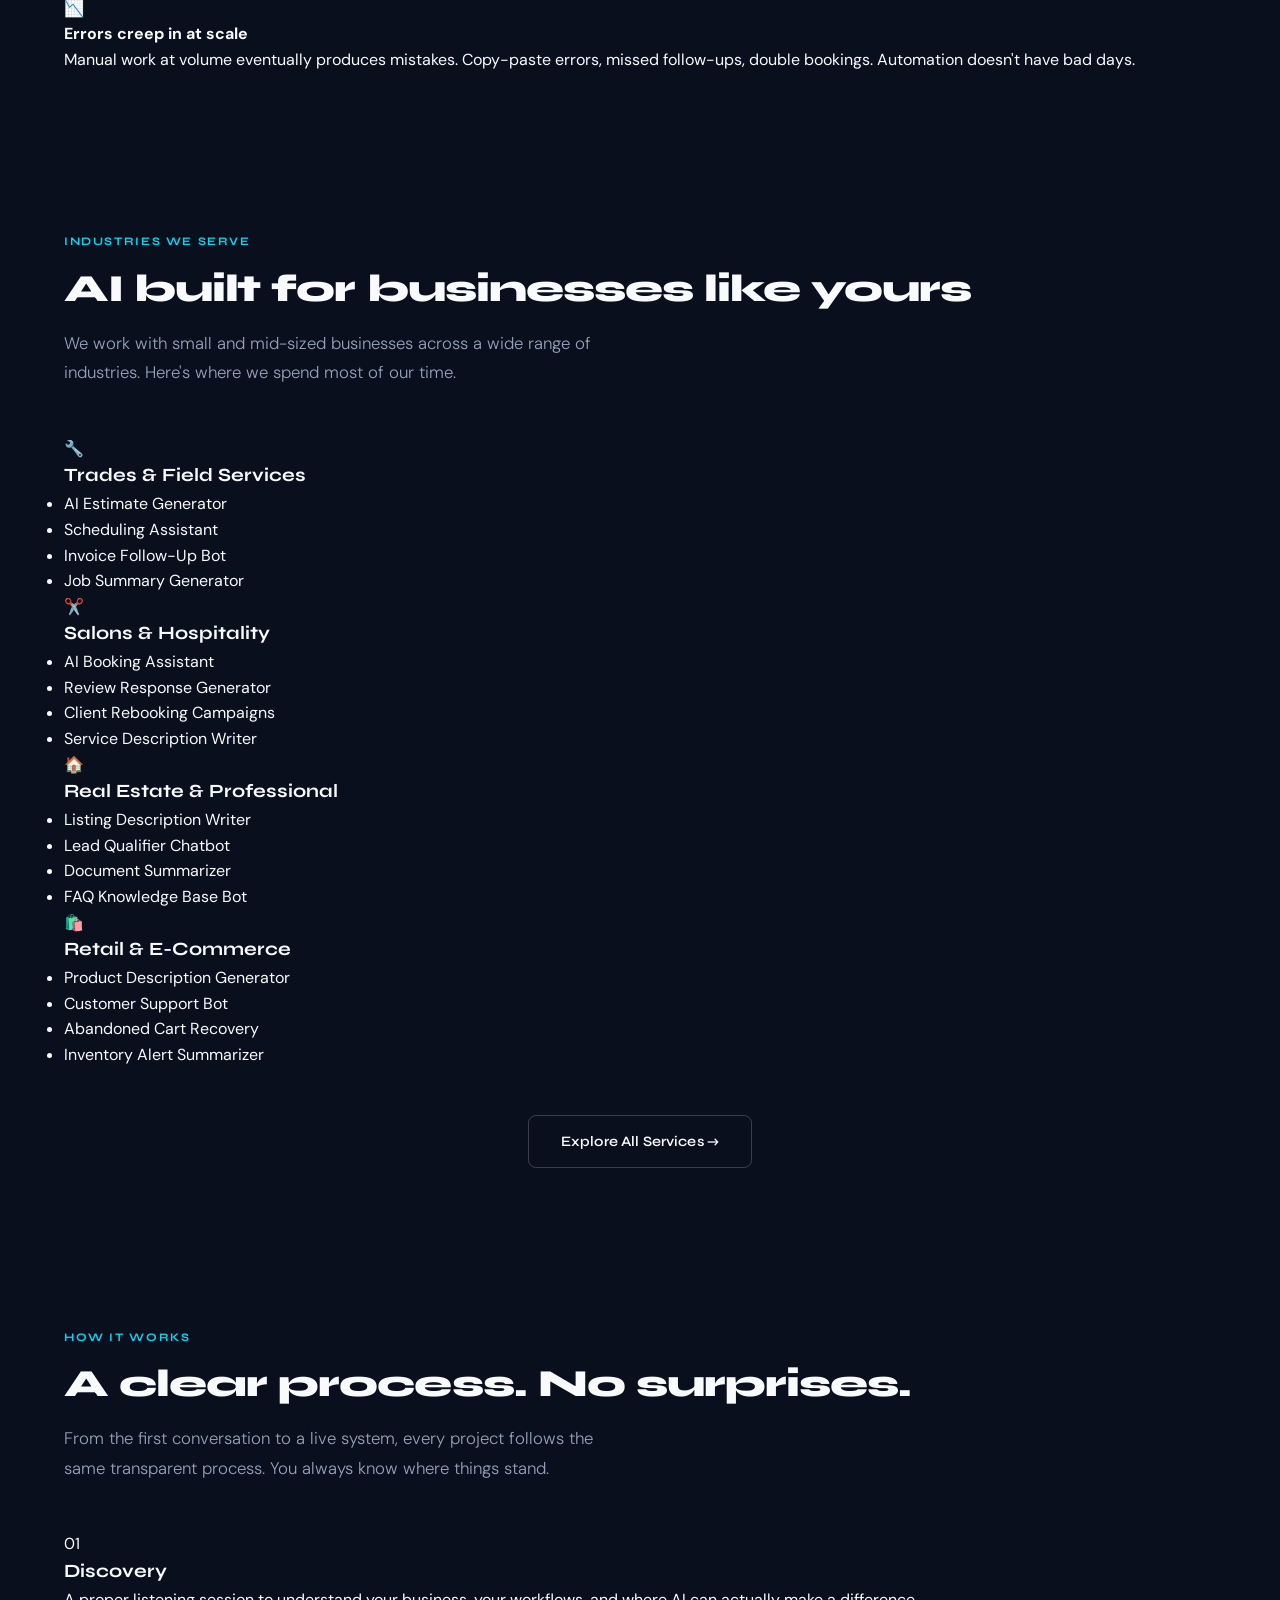
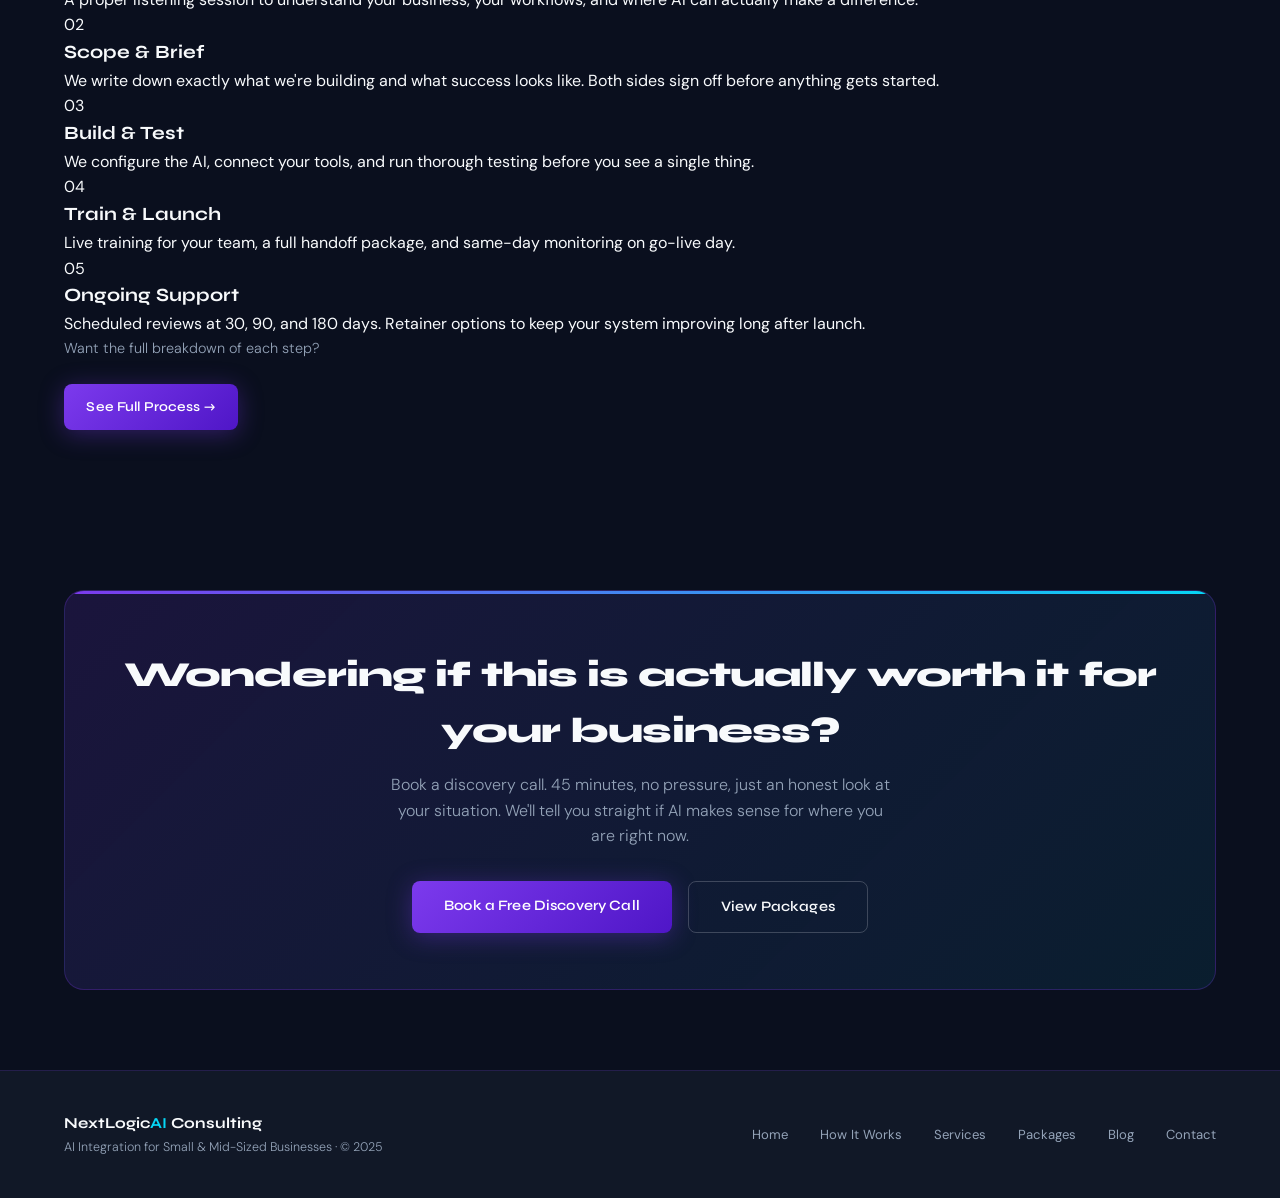
==== commit f70775f8: "Update index.html" ====
--- a/index.html
+++ b/index.html
@@ -3,284 +3,29 @@
 <head>
 <meta charset="UTF-8">
 <meta name="viewport" content="width=device-width, initial-scale=1.0">
-<title>NextLogicAI Consulting — AI Integration for Alberta SMBs</title>
+<title>NextLogicAI Consulting — AI Integration for Small &amp; Mid-Sized Businesses</title>
+<meta name="description" content="NextLogicAI helps small and mid-sized businesses build, deploy, and maintain AI tools that save time, reduce errors, and grow revenue. Practical AI consulting — no hype, just results.">
+<meta name="robots" content="index, follow">
+<link rel="canonical" href="https://www.nextlogic-ai.com/">
+<meta property="og:type" content="website">
+<meta property="og:url" content="https://www.nextlogic-ai.com/">
+<meta property="og:title" content="NextLogicAI Consulting — AI Integration for Small &amp; Mid-Sized Businesses">
+<meta property="og:description" content="NextLogicAI helps small and mid-sized businesses build, deploy, and maintain AI tools that save time, reduce errors, and grow revenue.">
+<meta property="og:image" content="https://www.nextlogic-ai.com/og-image.jpg">
+<meta property="og:site_name" content="NextLogicAI Consulting">
+<meta property="og:locale" content="en_CA">
+<meta name="twitter:card" content="summary_large_image">
+<meta name="twitter:title" content="NextLogicAI Consulting — AI Integration for Small &amp; Mid-Sized Businesses">
+<meta name="twitter:description" content="Practical AI consulting for SMBs. We build, deploy, and maintain AI tools that save time and grow revenue.">
+<meta name="twitter:image" content="https://www.nextlogic-ai.com/og-image.jpg">
+<script type="application/ld+json">
+{"@context":"https://schema.org","@graph":[{"@type":"Organization","@id":"https://www.nextlogic-ai.com/#organization","name":"NextLogicAI Consulting","url":"https://www.nextlogic-ai.com","logo":"https://www.nextlogic-ai.com/logo.png","email":"info@nextlogicai.com"},{"@type":"WebSite","@id":"https://www.nextlogic-ai.com/#website","url":"https://www.nextlogic-ai.com","name":"NextLogicAI Consulting","publisher":{"@id":"https://www.nextlogic-ai.com/#organization"}}]}
+</script>
 <link rel="stylesheet" href="style.css">
-<style>
-/* ── HOME-SPECIFIC ── */
-#hero {
-  min-height: 100svh;
-  display: flex;
-  flex-direction: column;
-  justify-content: center;
-  padding: 8rem 4rem 5rem;
-  position: relative;
-  overflow: hidden;
-}
-
-.hero-inner { position: relative; z-index: 1; max-width: 760px; }
-
-.hero-label {
-  display: inline-flex;
-  align-items: center;
-  gap: 0.5rem;
-  background: rgba(124,58,237,0.15);
-  border: 1px solid rgba(124,58,237,0.35);
-  color: var(--violet-light);
-  padding: 0.35rem 1rem;
-  border-radius: 100px;
-  font-family: 'Syne', sans-serif;
-  font-size: 0.78rem;
-  font-weight: 600;
-  letter-spacing: 0.08em;
-  text-transform: uppercase;
-  margin-bottom: 1.8rem;
-  animation: fadeUp 0.8s ease both;
-}
-.hero-label::before {
-  content: '';
-  width: 6px; height: 6px;
-  border-radius: 50%;
-  background: var(--cyan);
-  box-shadow: 0 0 6px var(--cyan);
-  animation: blink 2s infinite;
-}
-@keyframes blink { 0%,100%{opacity:1}50%{opacity:0.3} }
-
-#hero h1 {
-  font-size: clamp(2.8rem, 5.5vw, 5rem);
-  font-weight: 800;
-  line-height: 1.06;
-  letter-spacing: -0.03em;
-  margin-bottom: 1.6rem;
-  animation: fadeUp 0.8s 0.1s ease both;
-}
-
-.hero-sub {
-  font-size: 1.15rem;
-  color: var(--muted);
-  max-width: 560px;
-  line-height: 1.75;
-  font-weight: 300;
-  margin-bottom: 2.8rem;
-  animation: fadeUp 0.8s 0.2s ease both;
-}
-
-.hero-actions {
-  display: flex;
-  gap: 1rem;
-  flex-wrap: wrap;
-  animation: fadeUp 0.8s 0.3s ease both;
-}
-
-@keyframes fadeUp { from{opacity:0;transform:translateY(24px)}to{opacity:1;transform:translateY(0)} }
-
-.hero-stat-row {
-  display: flex;
-  gap: 3rem;
-  margin-top: 4rem;
-  padding-top: 2.5rem;
-  border-top: 1px solid var(--border);
-  animation: fadeUp 0.8s 0.4s ease both;
-  flex-wrap: wrap;
-}
-.hero-stat { display: flex; flex-direction: column; gap: 0.25rem; }
-.hero-stat strong {
-  font-family: 'Syne', sans-serif;
-  font-size: 1.8rem;
-  font-weight: 800;
-  background: linear-gradient(135deg, var(--white), var(--cyan));
-  -webkit-background-clip: text;
-  -webkit-text-fill-color: transparent;
-  background-clip: text;
-  letter-spacing: -0.03em;
-}
-.hero-stat span { font-size: 0.82rem; color: var(--muted); }
-
-.grid-lines {
-  position: absolute;
-  inset: 0;
-  background-image:
-    linear-gradient(rgba(124,58,237,0.04) 1px, transparent 1px),
-    linear-gradient(90deg, rgba(124,58,237,0.04) 1px, transparent 1px);
-  background-size: 60px 60px;
-}
-
-/* ── INTRO STRIP ── */
-#intro {
-  background: var(--navy-mid);
-  border-top: 1px solid var(--border);
-  border-bottom: 1px solid var(--border);
-  padding: 5rem 4rem;
-}
-.intro-inner {
-  max-width: 1200px;
-  margin: 0 auto;
-  display: grid;
-  grid-template-columns: 1fr 1fr 1fr;
-  gap: 3rem;
-}
-.intro-item { display: flex; flex-direction: column; gap: 0.8rem; }
-.intro-item-num {
-  font-family: 'Syne', sans-serif;
-  font-size: 2.5rem;
-  font-weight: 800;
-  background: linear-gradient(135deg, var(--violet-light), var(--cyan));
-  -webkit-background-clip: text;
-  -webkit-text-fill-color: transparent;
-  background-clip: text;
-  letter-spacing: -0.04em;
-  line-height: 1;
-}
-.intro-item h3 { font-size: 1rem; font-weight: 700; margin: 0; }
-.intro-item p { font-size: 0.88rem; color: var(--muted); line-height: 1.65; font-weight: 300; }
-
-/* ── PROBLEM ── */
-#problem { max-width: 1200px; margin: 0 auto; }
-.problem-grid {
-  display: grid;
-  grid-template-columns: 1fr 1fr;
-  gap: 5rem;
-  align-items: center;
-}
-.problem-pains {
-  display: flex;
-  flex-direction: column;
-  gap: 1rem;
-}
-.pain-item {
-  display: flex;
-  align-items: flex-start;
-  gap: 1rem;
-  background: var(--navy-light);
-  border: 1px solid var(--border);
-  border-radius: 12px;
-  padding: 1.2rem 1.4rem;
-  transition: border-color 0.25s;
-}
-.pain-item:hover { border-color: rgba(124,58,237,0.4); }
-.pain-icon {
-  width: 36px; height: 36px;
-  border-radius: 8px;
-  background: rgba(124,58,237,0.15);
-  display: flex;
-  align-items: center;
-  justify-content: center;
-  font-size: 1rem;
-  flex-shrink: 0;
-}
-.pain-item p { font-size: 0.88rem; color: var(--muted); line-height: 1.6; font-weight: 300; padding-top: 0.15rem; }
-.pain-item strong { display: block; font-size: 0.9rem; font-weight: 600; color: var(--white); margin-bottom: 0.2rem; }
-
-/* ── INDUSTRIES ── */
-#industries {
-  background: var(--navy-mid);
-  border-top: 1px solid var(--border);
-  border-bottom: 1px solid var(--border);
-}
-.industries-inner { max-width: 1200px; margin: 0 auto; }
-.industry-grid {
-  display: grid;
-  grid-template-columns: repeat(4, 1fr);
-  gap: 1.2rem;
-  margin-top: 3rem;
-}
-.industry-card {
-  background: var(--navy);
-  border: 1px solid var(--border);
-  border-radius: 14px;
-  padding: 1.8rem 1.6rem;
-  transition: border-color 0.25s, transform 0.25s;
-}
-.industry-card:hover { border-color: rgba(6,214,245,0.3); transform: translateY(-3px); }
-.industry-icon { font-size: 1.6rem; margin-bottom: 1rem; }
-.industry-card h3 { font-size: 0.95rem; font-weight: 700; margin-bottom: 0.6rem; }
-.industry-card ul { list-style: none; display: flex; flex-direction: column; gap: 0.35rem; }
-.industry-card ul li {
-  font-size: 0.8rem;
-  color: var(--muted);
-  display: flex;
-  align-items: center;
-  gap: 0.4rem;
-  font-weight: 300;
-}
-.industry-card ul li::before {
-  content: '';
-  width: 4px; height: 4px;
-  border-radius: 50%;
-  background: var(--cyan);
-  flex-shrink: 0;
-}
-
-/* ── PROCESS PREVIEW ── */
-#process-preview { max-width: 1200px; margin: 0 auto; }
-.steps-row {
-  display: grid;
-  grid-template-columns: repeat(3, 1fr);
-  gap: 1.5px;
-  background: var(--border);
-  border: 1px solid var(--border);
-  border-radius: 16px;
-  overflow: hidden;
-  margin-top: 3rem;
-}
-.step-mini {
-  background: var(--navy);
-  padding: 2rem;
-  transition: background 0.3s;
-}
-.step-mini:hover { background: var(--navy-light); }
-.step-mini-num {
-  font-family: 'Syne', sans-serif;
-  font-size: 0.68rem;
-  font-weight: 700;
-  letter-spacing: 0.12em;
-  color: var(--violet-light);
-  opacity: 0.7;
-  margin-bottom: 1rem;
-}
-.step-mini h3 { font-size: 0.95rem; font-weight: 700; margin-bottom: 0.5rem; }
-.step-mini p { font-size: 0.84rem; color: var(--muted); line-height: 1.6; font-weight: 300; }
-
-/* ── RESPONSIVE ── */
-@media (max-width: 1024px) {
-  .industry-grid { grid-template-columns: repeat(2, 1fr); }
-  .steps-row { grid-template-columns: repeat(2, 1fr); }
-}
-
-@media (max-width: 768px) {
-  #hero { padding: 7rem 1.25rem 3.5rem; }
-  #hero h1 { font-size: clamp(2.2rem, 9vw, 3.2rem); }
-  .hero-sub { font-size: 1rem; }
-  .hero-actions { flex-direction: column; align-items: stretch; }
-  .hero-actions .btn-primary,
-  .hero-actions .btn-secondary { width: 100%; text-align: center; }
-  .hero-stat-row { gap: 1.5rem; margin-top: 2.5rem; display: grid; grid-template-columns: 1fr 1fr; }
-
-  #intro { padding: 3.5rem 1.25rem; }
-  .intro-inner { grid-template-columns: 1fr; gap: 2rem; }
-
-  #problem { padding: 3.5rem 1.25rem; }
-  .problem-grid { grid-template-columns: 1fr; gap: 2rem; }
-
-  #industries { padding: 3.5rem 1.25rem; }
-  .industry-grid { grid-template-columns: 1fr 1fr; }
-
-  #process-preview { padding: 3.5rem 1.25rem; }
-  .steps-row { grid-template-columns: 1fr; }
-
-  /* CTA section padding fix */
-  section[style*="padding:5rem 4rem"] { padding: 3.5rem 1.25rem !important; }
-}
-
-@media (max-width: 480px) {
-  .industry-grid { grid-template-columns: 1fr; }
-}
-</style>
 </head>
 <body>
 <script src="shared.js"></script>
 
-<!-- HERO -->
 <section id="hero">
   <div style="position:absolute;inset:0;pointer-events:none;">
     <div class="grid-lines"></div>
@@ -288,154 +33,89 @@
     <div class="orb orb-2"></div>
   </div>
   <div class="hero-inner">
-    <div class="hero-label">Alberta's AI Integration Partner</div>
-    <h1>AI that works inside<br><span class="accent-v">your</span> business —<br>not just <span class="accent-c">around</span> it.</h1>
-    <p class="hero-sub">NextLogicAI helps small and mid-sized businesses across Alberta build, deploy, and maintain AI tools that save time, reduce errors, and grow revenue. We handle the complexity. You see the results.</p>
+    <div class="hero-label">Your AI Partner for the Long Run</div>
+    <h1>AI that works inside<br><span class="accent-v">your</span> business,<br>not just <span class="accent-c">around</span> it.</h1>
+    <p class="hero-sub">A lot of small businesses try AI, hit a wall, and give up. We help you get past that wall. We find the right fit for your operation, build it properly, and stick around to make sure it actually works.</p>
     <div class="hero-actions">
       <a href="contact.html" class="btn-primary">Book a Free Discovery Call</a>
-      <a href="services.html" class="btn-secondary">See What We Build →</a>
+      <a href="services.html" class="btn-secondary">See What We Build &rarr;</a>
     </div>
     <div class="hero-stat-row">
       <div class="hero-stat"><strong>3</strong><span>Service tiers for every stage</span></div>
-      <div class="hero-stat"><strong>1–12wk</strong><span>From brief to go-live</span></div>
+      <div class="hero-stat"><strong>1&ndash;12wk</strong><span>From brief to go-live</span></div>
       <div class="hero-stat"><strong>8+</strong><span>Industries served</span></div>
       <div class="hero-stat"><strong>4</strong><span>Retainer support levels</span></div>
     </div>
   </div>
 </section>
 
-<!-- INTRO STRIP -->
 <section id="intro">
   <div class="intro-inner reveal">
-    <div class="intro-item">
-      <div class="intro-item-num">01</div>
-      <h3>We listen first</h3>
-      <p>Every engagement starts with a structured discovery call — not a pitch. We spend our first session understanding your business before suggesting a single tool.</p>
+    <div class="intro-item"><div class="intro-item-num">01</div><h3>We listen first</h3><p>Every project starts with a real conversation about your business, not a pitch. We spend our first session figuring out what's actually going on before we suggest anything. Half the time, what clients think they need isn't really the root problem.</p></div>
+    <div class="intro-item"><div class="intro-item-num">02</div><h3>We build what fits</h3><p>We'll always recommend the simplest thing that solves your problem. A system your team will actually use is worth a lot more than something impressive that quietly gets abandoned after a few weeks.</p></div>
+    <div class="intro-item"><div class="intro-item-num">03</div><h3>We stay after launch</h3><p>Most consultants hand over a manual and disappear. We don't. Retainer clients get ongoing check-ins, monitoring, and reviews at 30, 90, and 180 days. If something breaks or your business grows into new needs, we're already in the picture.</p></div>
+  </div>
+</section>
+
+<section id="problem">
+  <div class="problem-grid reveal">
+    <div>
+      <div class="section-label">The Problem</div>
+      <h2 class="section-title">Your team is losing hours to work that doesn't need a human</h2>
+      <p class="section-desc">Most of this isn't obvious until you add it up. But that time is going somewhere, and it repeats every single week.</p>
+      <a href="how-it-works.html" class="btn-secondary">See How We Fix It &rarr;</a>
     </div>
-    <div class="intro-item">
-      <div class="intro-item-num">02</div>
-      <h3>We build what fits</h3>
-      <p>No bloated solutions, no unnecessary complexity. We recommend the simplest system your team can actually use and maintain — and we scope to your reality.</p>
-    </div>
-    <div class="intro-item">
-      <div class="intro-item-num">03</div>
-      <h3>We stay after launch</h3>
-      <p>Retainer tiers mean your AI system keeps improving after go-live. We monitor, optimize, and expand as your business grows — we don't disappear at handoff.</p>
+    <div class="problem-pains">
+      <div class="pain-item"><div class="pain-icon">📋</div><div><strong>The admin that never ends</strong><p>Booking confirmations, follow-up emails, data entry, invoice reminders. It's all necessary work, but none of it needs your best people doing it by hand.</p></div></div>
+      <div class="pain-item"><div class="pain-icon">💸</div><div><strong>Leads going cold while you're off the clock</strong><p>Enquiries that come in at 9pm, booking requests that don't get a reply until morning. By then, some of those people have already moved on.</p></div></div>
+      <div class="pain-item"><div class="pain-icon">🔁</div><div><strong>Answering the same questions on repeat</strong><p>If your team is writing the same email to every new client, that's not customer service. That's a process waiting to be automated.</p></div></div>
+      <div class="pain-item"><div class="pain-icon">📉</div><div><strong>Errors creep in at scale</strong><p>Manual work at volume eventually produces mistakes. Copy-paste errors, missed follow-ups, double bookings. Automation doesn't have bad days.</p></div></div>
     </div>
   </div>
 </section>
 
-<!-- PROBLEM -->
-<section id="problem">
-  <div class="problem-grid reveal">
-    <div>
-      <div class="section-label">The Problem</div>
-      <h2 class="section-title">Your team is losing hours to work AI could handle</h2>
-      <p class="section-desc">Most small businesses are already paying for the problem — in wasted time, missed follow-ups, and manual work that repeats itself every single week.</p>
-      <a href="how-it-works.html" class="btn-secondary">See How We Fix It →</a>
-    </div>
-    <div class="problem-pains">
-      <div class="pain-item">
-        <div class="pain-icon">📋</div>
-        <div><strong>Hours lost to manual admin</strong><p>Booking confirmations, follow-up emails, data entry, invoice reminders — repetitive tasks that eat your team's day.</p></div>
-      </div>
-      <div class="pain-item">
-        <div class="pain-icon">💸</div>
-        <div><strong>Revenue leaking after hours</strong><p>Leads that come in at 9pm, booking requests that go unanswered, questions that never get a response. AI doesn't clock out.</p></div>
-      </div>
-      <div class="pain-item">
-        <div class="pain-icon">🔁</div>
-        <div><strong>The same questions, every day</strong><p>Your team answering the same FAQs, writing the same emails, explaining the same process — to every single new client.</p></div>
-      </div>
-      <div class="pain-item">
-        <div class="pain-icon">📉</div>
-        <div><strong>Errors from manual processes</strong><p>Copy-paste mistakes, missed follow-ups, double-bookings. Manual work at volume produces errors. Automation doesn't.</p></div>
-      </div>
-    </div>
-  </div>
-</section>
-
-<!-- INDUSTRIES -->
 <section id="industries">
   <div class="industries-inner">
     <div class="reveal">
       <div class="section-label">Industries We Serve</div>
       <h2 class="section-title">AI built for businesses like yours</h2>
-      <p class="section-desc">We specialize in practical AI solutions for Alberta's small and mid-sized businesses across a wide range of industries.</p>
+      <p class="section-desc">We work with small and mid-sized businesses across a wide range of industries. Here's where we spend most of our time.</p>
     </div>
     <div class="industry-grid reveal">
-      <div class="industry-card">
-        <div class="industry-icon">🔧</div>
-        <h3>Trades &amp; Field Services</h3>
-        <ul>
-          <li>AI Estimate Generator</li>
-          <li>Scheduling Assistant</li>
-          <li>Invoice Follow-Up Bot</li>
-          <li>Job Summary Generator</li>
-        </ul>
-      </div>
-      <div class="industry-card">
-        <div class="industry-icon">✂️</div>
-        <h3>Salons &amp; Hospitality</h3>
-        <ul>
-          <li>AI Booking Assistant</li>
-          <li>Review Response Generator</li>
-          <li>Client Rebooking Campaigns</li>
-          <li>Service Description Writer</li>
-        </ul>
-      </div>
-      <div class="industry-card">
-        <div class="industry-icon">🏠</div>
-        <h3>Real Estate &amp; Professional</h3>
-        <ul>
-          <li>Listing Description Writer</li>
-          <li>Lead Qualifier Chatbot</li>
-          <li>Document Summarizer</li>
-          <li>FAQ Knowledge Base Bot</li>
-        </ul>
-      </div>
-      <div class="industry-card">
-        <div class="industry-icon">🛍️</div>
-        <h3>Retail &amp; E-Commerce</h3>
-        <ul>
-          <li>Product Description Generator</li>
-          <li>Customer Support Bot</li>
-          <li>Abandoned Cart Recovery</li>
-          <li>Inventory Alert Summarizer</li>
-        </ul>
-      </div>
+      <div class="industry-card"><div class="industry-icon">🔧</div><h3>Trades &amp; Field Services</h3><ul><li>AI Estimate Generator</li><li>Scheduling Assistant</li><li>Invoice Follow-Up Bot</li><li>Job Summary Generator</li></ul></div>
+      <div class="industry-card"><div class="industry-icon">✂️</div><h3>Salons &amp; Hospitality</h3><ul><li>AI Booking Assistant</li><li>Review Response Generator</li><li>Client Rebooking Campaigns</li><li>Service Description Writer</li></ul></div>
+      <div class="industry-card"><div class="industry-icon">🏠</div><h3>Real Estate &amp; Professional</h3><ul><li>Listing Description Writer</li><li>Lead Qualifier Chatbot</li><li>Document Summarizer</li><li>FAQ Knowledge Base Bot</li></ul></div>
+      <div class="industry-card"><div class="industry-icon">🛍️</div><h3>Retail &amp; E-Commerce</h3><ul><li>Product Description Generator</li><li>Customer Support Bot</li><li>Abandoned Cart Recovery</li><li>Inventory Alert Summarizer</li></ul></div>
     </div>
     <div style="text-align:center;margin-top:3rem;" class="reveal">
-      <a href="services.html" class="btn-secondary">Explore All Services →</a>
+      <a href="services.html" class="btn-secondary">Explore All Services &rarr;</a>
     </div>
   </div>
 </section>
 
-<!-- PROCESS PREVIEW -->
 <section id="process-preview">
   <div class="reveal">
     <div class="section-label">How It Works</div>
     <h2 class="section-title">A clear process. No surprises.</h2>
-    <p class="section-desc">From first conversation to live system, every project follows the same structured, transparent process.</p>
+    <p class="section-desc">From the first conversation to a live system, every project follows the same transparent process. You always know where things stand.</p>
   </div>
   <div class="steps-row reveal">
-    <div class="step-mini"><div class="step-mini-num">01</div><h3>Discovery</h3><p>A listening session to understand your business, your workflows, and where AI can deliver real value.</p></div>
-    <div class="step-mini"><div class="step-mini-num">02</div><h3>Scope &amp; Brief</h3><p>We document exactly what we're building, what success looks like, and sign off before anything is built.</p></div>
-    <div class="step-mini"><div class="step-mini-num">03</div><h3>Build &amp; Test</h3><p>We configure AI, connect your tools, and run thorough QA — including adversarial testing — before you see it.</p></div>
-    <div class="step-mini"><div class="step-mini-num">04</div><h3>Train &amp; Launch</h3><p>Live training for your team, a complete handoff package, and same-day monitoring on go-live day.</p></div>
-    <div class="step-mini"><div class="step-mini-num">05</div><h3>Ongoing Support</h3><p>Formal reviews at 30, 90, and 180 days. Retainer options to keep your system improving after launch.</p></div>
+    <div class="step-mini"><div class="step-mini-num">01</div><h3>Discovery</h3><p>A proper listening session to understand your business, your workflows, and where AI can actually make a difference.</p></div>
+    <div class="step-mini"><div class="step-mini-num">02</div><h3>Scope &amp; Brief</h3><p>We write down exactly what we're building and what success looks like. Both sides sign off before anything gets started.</p></div>
+    <div class="step-mini"><div class="step-mini-num">03</div><h3>Build &amp; Test</h3><p>We configure the AI, connect your tools, and run thorough testing before you see a single thing.</p></div>
+    <div class="step-mini"><div class="step-mini-num">04</div><h3>Train &amp; Launch</h3><p>Live training for your team, a full handoff package, and same-day monitoring on go-live day.</p></div>
+    <div class="step-mini"><div class="step-mini-num">05</div><h3>Ongoing Support</h3><p>Scheduled reviews at 30, 90, and 180 days. Retainer options to keep your system improving long after launch.</p></div>
     <div class="step-mini" style="display:flex;flex-direction:column;justify-content:center;align-items:flex-start;">
       <p style="font-size:0.9rem;color:var(--muted);margin-bottom:1.5rem;font-weight:300;">Want the full breakdown of each step?</p>
-      <a href="how-it-works.html" class="btn-primary" style="font-size:0.85rem;padding:0.75rem 1.4rem;">See Full Process →</a>
+      <a href="how-it-works.html" class="btn-primary" style="font-size:0.85rem;padding:0.75rem 1.4rem;">See Full Process &rarr;</a>
     </div>
   </div>
 </section>
 
-<!-- CTA STRIP -->
 <section class="cta-section">
   <div class="cta-strip reveal" style="max-width:1200px;margin:0 auto;">
-    <h2>Ready to see what AI can do for your business?</h2>
-    <p>Book a no-obligation discovery call. 45 minutes to understand your situation — and leave knowing whether AI is the right fit.</p>
+    <h2>Wondering if this is actually worth it for your business?</h2>
+    <p>Book a discovery call. 45 minutes, no pressure, just an honest look at your situation. We'll tell you straight if AI makes sense for where you are right now.</p>
     <div class="cta-strip-actions">
       <a href="contact.html" class="btn-primary">Book a Free Discovery Call</a>
       <a href="packages.html" class="btn-secondary">View Packages</a>
--- a/style.css
+++ b/style.css
@@ -39,14 +39,16 @@
   opacity: 0.5;
 }
 
-/* ── NAV ── */
+/* ════════════════════════════════════════════════
+   NAV
+   ════════════════════════════════════════════════ */
 nav {
   position: fixed;
   top: 0; left: 0; right: 0;
   z-index: 100;
-  display: flex;
-  align-items: center;
-  justify-content: space-between;
+  display: grid;
+  grid-template-columns: 1fr auto 1fr;
+  align-items: center;
   padding: 1.25rem 4rem;
   background: rgba(10,15,30,0.88);
   backdrop-filter: blur(16px);
@@ -55,43 +57,45 @@
 }
 
 .nav-logo {
+  grid-column: 2;
   display: flex;
   align-items: center;
-  gap: 0.6rem;
-  text-decoration: none;
-}
-
-.logo-mark {
-  width: 32px; height: 32px;
-  background: linear-gradient(135deg, var(--violet), var(--cyan));
-  border-radius: 8px;
-  display: flex;
-  align-items: center;
-  justify-content: center;
-  font-family: 'Syne', sans-serif;
-  font-size: 0.75rem;
-  font-weight: 800;
-  color: white;
-  flex-shrink: 0;
-}
-
-.logo-text {
-  font-family: 'Syne', sans-serif;
-  font-size: 1.05rem;
-  font-weight: 700;
-  color: var(--white);
-  letter-spacing: -0.02em;
-}
-.logo-text span { color: var(--cyan); }
-
-.nav-links {
+  text-decoration: none;
+}
+
+.nav-logo-img {
+  height: 85px;
+  width: auto;
+  display: block;
+}
+
+/* Left links */
+.nav-links-left {
+  grid-column: 1;
   display: flex;
   gap: 2.5rem;
   list-style: none;
   align-items: center;
-}
-
-.nav-links a {
+  justify-self: start;
+  margin: 0;
+  padding: 0;
+}
+
+/* Right links */
+.nav-links-right {
+  grid-column: 3;
+  display: flex;
+  gap: 2.5rem;
+  list-style: none;
+  align-items: center;
+  justify-self: end;
+  margin: 0;
+  padding: 0;
+}
+
+/* Shared link styles */
+.nav-links-left a,
+.nav-links-right a {
   color: var(--muted);
   text-decoration: none;
   font-family: 'Syne', sans-serif;
@@ -100,9 +104,10 @@
   letter-spacing: 0.02em;
   transition: color 0.2s;
 }
-
-.nav-links a:hover { color: var(--white); }
-.nav-links a.active { color: var(--white); }
+.nav-links-left a:hover,
+.nav-links-right a:hover { color: var(--white); }
+.nav-links-left a.active,
+.nav-links-right a.active { color: var(--white); }
 
 .nav-cta {
   background: linear-gradient(135deg, var(--violet), #5b21b6) !important;
@@ -179,6 +184,20 @@
   box-shadow: 0 4px 24px rgba(124,58,237,0.4);
 }
 
+/* ── MOBILE NAV OVERRIDE ── */
+@media (max-width: 768px) {
+  nav {
+    padding: 1rem 1.25rem;
+    grid-template-columns: 1fr auto 1fr;
+  }
+  .nav-links-left { display: none; }
+  .nav-links-right { display: none; }
+  .nav-hamburger {
+    display: flex;
+    grid-column: 3;
+    justify-self: end;
+  }
+}
 /* ── BUTTONS ── */
 .btn-primary {
   background: linear-gradient(135deg, var(--violet), #4f16c7);
@@ -221,7 +240,6 @@
   text-transform: uppercase;
   color: var(--cyan);
   margin-bottom: 1rem;
-  display: block;
 }
 
 .section-title {
@@ -249,7 +267,7 @@
 
 section { padding: 5rem 4rem; }
 
-/* ── PAGE HERO (inner pages) ── */
+/* ── PAGE HERO ── */
 .page-hero {
   padding: 9rem 4rem 5rem;
   position: relative;
@@ -367,8 +385,6 @@
   align-items: center;
   justify-content: space-between;
   background: var(--navy-mid);
-  flex-wrap: wrap;
-  gap: 1.5rem;
 }
 .footer-brand {
   font-family: 'Syne', sans-serif;
@@ -409,7 +425,7 @@
 .cta-strip p { color: var(--muted); font-size: 1rem; font-weight: 300; margin-bottom: 2rem; max-width: 500px; margin-left: auto; margin-right: auto; }
 .cta-strip-actions { display: flex; gap: 1rem; justify-content: center; flex-wrap: wrap; }
 
-/* ── RESPONSIVE: TABLET ── */
+/* ── RESPONSIVE ── */
 @media (max-width: 1024px) {
   nav { padding: 1.25rem 2rem; }
   section { padding: 4rem 2rem; }
@@ -418,26 +434,21 @@
   .page-wrap { padding: 0 2rem; }
 }
 
-/* ── RESPONSIVE: MOBILE ── */
 @media (max-width: 768px) {
-  nav { padding: 1rem 1.25rem; }
-  .nav-links { display: none; }
+  nav {
+    grid-template-columns: 1fr auto 1fr;
+    padding: 1rem 1.25rem;
+  }
+  .nav-links-left,
+  .nav-links-right { display: none; }
   .nav-hamburger { display: flex; }
   section { padding: 3.5rem 1.25rem; }
   .page-hero { padding: 7rem 1.25rem 3rem; }
   .page-hero h1 { font-size: clamp(1.9rem, 8vw, 2.8rem); }
-  .page-hero p { font-size: 1rem; }
-  footer {
-    flex-direction: column;
-    align-items: flex-start;
-    gap: 1.5rem;
-    padding: 2rem 1.25rem;
-  }
+  footer { flex-direction: column; align-items: flex-start; gap: 1.5rem; padding: 2rem 1.25rem; }
   .footer-links { gap: 1rem 1.5rem; }
   .page-wrap { padding: 0 1.25rem; }
-  .cta-strip { padding: 2.5rem 1.5rem; margin: 3rem 0 0; }
-  .cta-strip-actions { flex-direction: column; align-items: stretch; }
-  .cta-strip-actions .btn-primary,
-  .cta-strip-actions .btn-secondary { width: 100%; text-align: center; box-sizing: border-box; }
-  .section-desc { font-size: 0.95rem; margin-bottom: 2rem; }
-}
+  .cta-strip { padding: 2.5rem 1.5rem; }
+  .btn-primary, .btn-secondary { width: 100%; text-align: center; }
+  .cta-strip-actions { flex-direction: column; }
+}
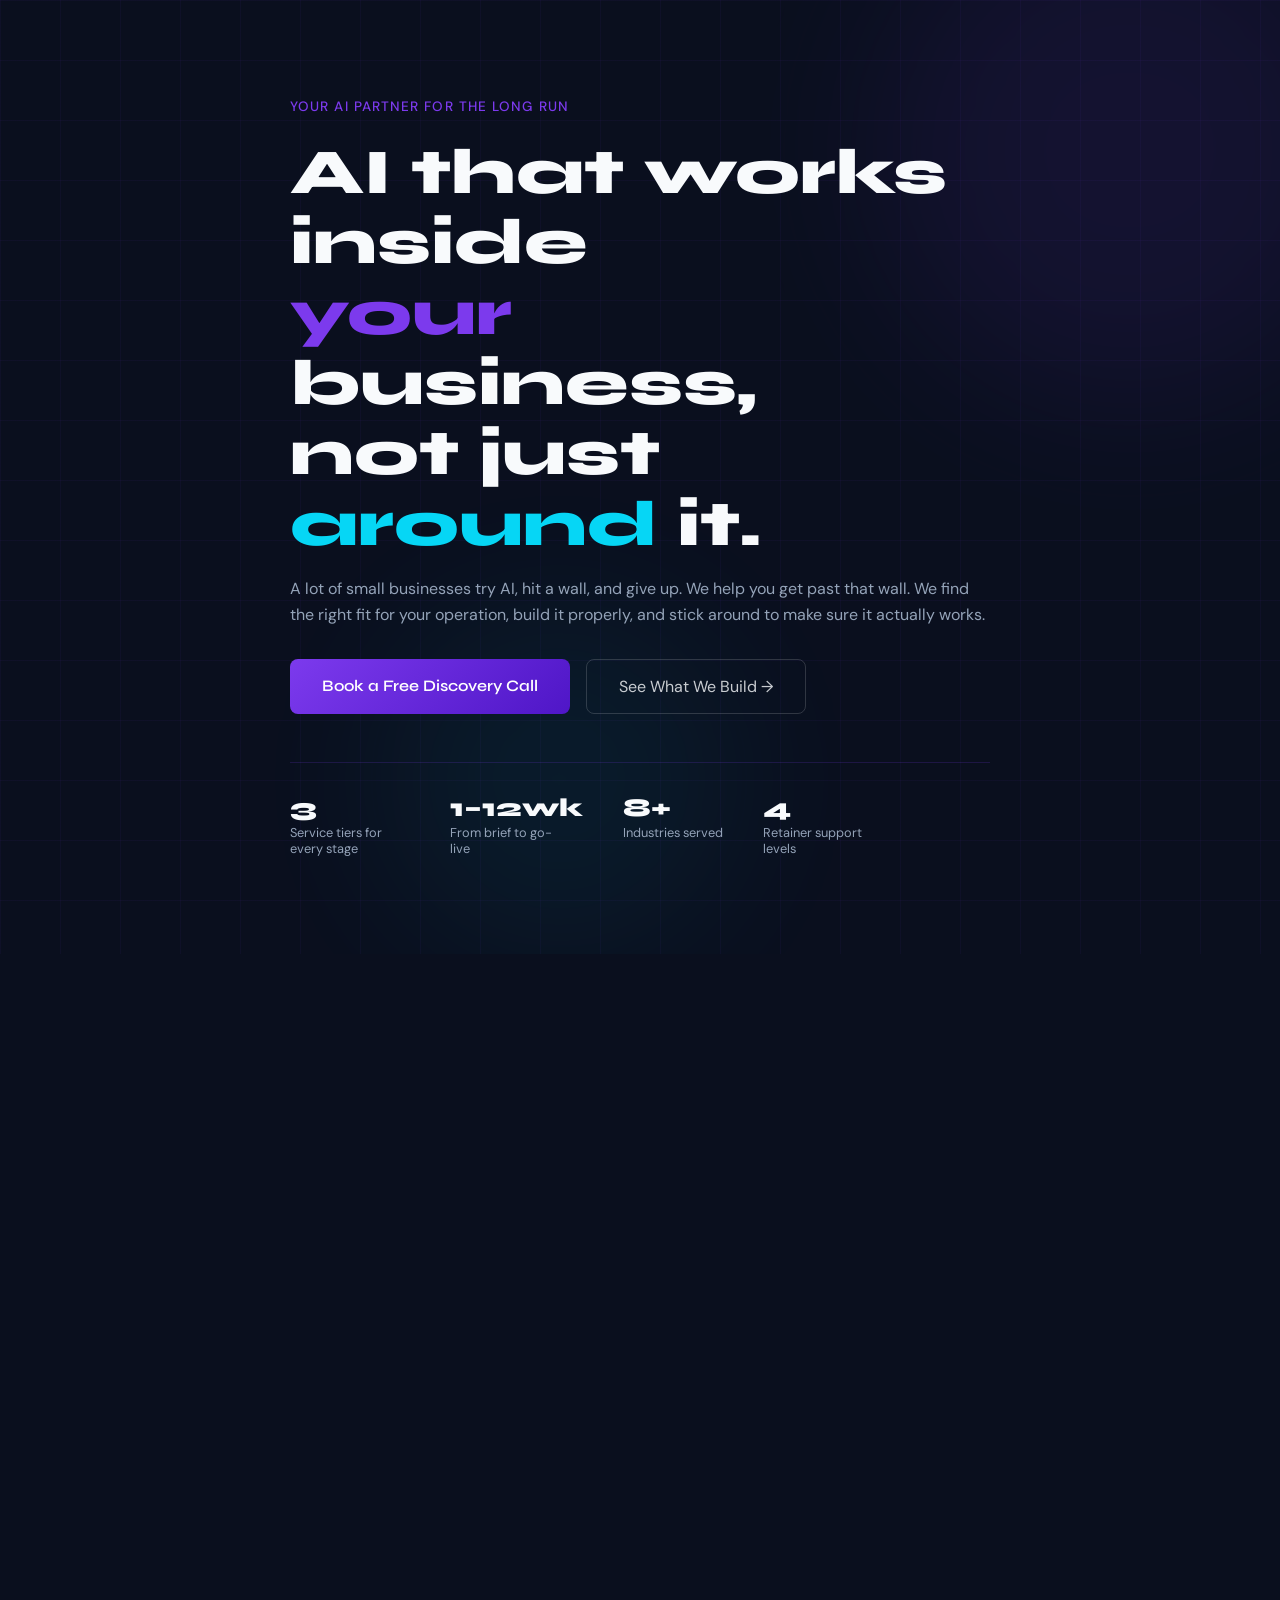
==== commit c7b0c76d: "center" ====
--- a/index.html
+++ b/index.html
@@ -24,7 +24,6 @@
 <link rel="stylesheet" href="style.css">
 </head>
 <body>
-<script src="shared.js"></script>
 
 <section id="hero">
   <div style="position:absolute;inset:0;pointer-events:none;">
@@ -32,6 +31,7 @@
     <div class="orb orb-1"></div>
     <div class="orb orb-2"></div>
   </div>
+  <div class="section-inner">
   <div class="hero-inner">
     <div class="hero-label">Your AI Partner for the Long Run</div>
     <h1>AI that works inside<br><span class="accent-v">your</span> business,<br>not just <span class="accent-c">around</span> it.</h1>
@@ -47,6 +47,7 @@
       <div class="hero-stat"><strong>4</strong><span>Retainer support levels</span></div>
     </div>
   </div>
+</div>
 </section>
 
 <section id="intro">
@@ -95,6 +96,7 @@
 
 <section id="process-preview">
   <div class="reveal">
+     <div class="section-inner">
     <div class="section-label">How It Works</div>
     <h2 class="section-title">A clear process. No surprises.</h2>
     <p class="section-desc">From the first conversation to a live system, every project follows the same transparent process. You always know where things stand.</p>
@@ -110,6 +112,7 @@
       <a href="how-it-works.html" class="btn-primary" style="font-size:0.85rem;padding:0.75rem 1.4rem;">See Full Process &rarr;</a>
     </div>
   </div>
+</div>
 </section>
 
 <section class="cta-section">
@@ -123,6 +126,7 @@
   </div>
 </section>
 
+<script src="shared.js"></script>
 <script>injectNav('index'); injectFooter();</script>
 </body>
-</html>
+</html>
--- a/style.css
+++ b/style.css
@@ -1,277 +1,714 @@
-/* ── NEXTLOGICAI SHARED STYLES ── */
-@import url('https://fonts.googleapis.com/css2?family=Syne:wght@400;500;600;700;800&family=DM+Sans:ital,wght@0,300;0,400;0,500;1,300&display=swap');
-
+/* ════════════════════════════════════════════════
+   NEXTLOGICAI — MASTER STYLESHEET
+   ════════════════════════════════════════════════ */
+
+@import url('https://fonts.googleapis.com/css2?family=Syne:wght@400;500;600;700;800&family=DM+Sans:wght@300;400;500&display=swap');
+
+/* ── TOKENS ── */
 :root {
   --navy: #0a0f1e;
   --navy-mid: #111827;
-  --navy-light: #1a2540;
-  --violet: #7c3aed;
-  --violet-light: #a78bfa;
-  --cyan: #06d6f5;
-  --cyan-dim: #0891b2;
   --white: #f8fafc;
   --muted: #94a3b8;
+
+  --violet: #7c3aed;
+  --cyan: #06d6f5;
+
   --border: rgba(124,58,237,0.18);
   --glow-v: rgba(124,58,237,0.25);
   --glow-c: rgba(6,214,245,0.18);
-}
-
-*, *::before, *::after { box-sizing: border-box; margin: 0; padding: 0; }
+
+  --success: #6ee7b7;
+}
+
+/* ── RESET ── */
+*,
+*::before,
+*::after {
+  box-sizing: border-box;
+  margin: 0;
+  padding: 0;
+}
+
 html { scroll-behavior: smooth; }
 
 body {
   font-family: 'DM Sans', sans-serif;
-  background-color: var(--navy);
+  line-height: 1.6;
+  background: var(--navy);
   color: var(--white);
-  overflow-x: hidden;
-  line-height: 1.6;
-}
-
-h1, h2, h3, h4 { font-family: 'Syne', sans-serif; }
-
-body::before {
-  content: '';
-  position: fixed;
-  inset: 0;
-  background-image: url("data:image/svg+xml,%3Csvg viewBox='0 0 256 256' xmlns='http://www.w3.org/2000/svg'%3E%3Cfilter id='noise'%3E%3CfeTurbulence type='fractalNoise' baseFrequency='0.9' numOctaves='4' stitchTiles='stitch'/%3E%3C/filter%3E%3Crect width='100%25' height='100%25' filter='url(%23noise)' opacity='0.04'/%3E%3C/svg%3E");
-  pointer-events: none;
-  z-index: 9999;
-  opacity: 0.5;
-}
+}
+
+h1, h2, h3, h4 {
+  font-family: 'Syne', sans-serif;
+}
+
+/* ── GLOBAL ── */
+a {
+  color: inherit;
+  text-decoration: none;
+  opacity: 0.8;
+}
+a:hover { opacity: 1; }
 
 /* ════════════════════════════════════════════════
    NAV
    ════════════════════════════════════════════════ */
+
 nav {
-  position: fixed;
-  top: 0; left: 0; right: 0;
-  z-index: 100;
   display: grid;
   grid-template-columns: 1fr auto 1fr;
   align-items: center;
   padding: 1.25rem 4rem;
-  background: rgba(10,15,30,0.88);
-  backdrop-filter: blur(16px);
-  -webkit-backdrop-filter: blur(16px);
-  border-bottom: 1px solid var(--border);
 }
 
 .nav-logo {
   grid-column: 2;
-  display: flex;
-  align-items: center;
-  text-decoration: none;
+  text-align: center;
 }
 
 .nav-logo-img {
-  height: 85px;
-  width: auto;
-  display: block;
-}
-
-/* Left links */
-.nav-links-left {
-  grid-column: 1;
-  display: flex;
-  gap: 2.5rem;
+  height: 150px;
+}
+
+.nav-links-left,
+.nav-links-right {
+  display: flex;
+  gap: 2rem;
   list-style: none;
-  align-items: center;
-  justify-self: start;
-  margin: 0;
-  padding: 0;
-}
-
-/* Right links */
-.nav-links-right {
-  grid-column: 3;
-  display: flex;
-  gap: 2.5rem;
-  list-style: none;
-  align-items: center;
-  justify-self: end;
-  margin: 0;
-  padding: 0;
-}
-
-/* Shared link styles */
+}
+
+.nav-links-left { justify-self: start; }
+.nav-links-right { justify-self: end; }
+
 .nav-links-left a,
 .nav-links-right a {
   color: var(--muted);
-  text-decoration: none;
-  font-family: 'Syne', sans-serif;
-  font-size: 0.88rem;
+  transition: color 0.2s;
+  font-size: 1.5rem;
   font-weight: 500;
-  letter-spacing: 0.02em;
-  transition: color 0.2s;
-}
+  letter-spacing: 0.3px;
+}
+
 .nav-links-left a:hover,
-.nav-links-right a:hover { color: var(--white); }
-.nav-links-left a.active,
-.nav-links-right a.active { color: var(--white); }
-
+.nav-links-right a:hover {
+  color: var(--white);
+}
+
+/* ── CTA BUTTON ── */
 .nav-cta {
-  background: linear-gradient(135deg, var(--violet), #5b21b6) !important;
-  color: white !important;
-  padding: 0.55rem 1.4rem;
-  border-radius: 6px;
-  transition: opacity 0.2s, transform 0.2s !important;
-}
-.nav-cta:hover { opacity: 0.88; transform: translateY(-1px); }
+  background: linear-gradient(135deg, var(--violet), #4f16c7);
+  color: white;
+  padding: 0.75rem 1.2rem;
+  border-radius: 8px;
+}
 
 /* ── HAMBURGER ── */
 .nav-hamburger {
   display: none;
   flex-direction: column;
-  gap: 5px;
+  gap: 4px;
   background: none;
   border: none;
   cursor: pointer;
-  padding: 8px;
-  z-index: 200;
-  min-width: 44px;
-  min-height: 44px;
-  align-items: center;
-  justify-content: center;
-}
+  padding: 0.5rem;
+}
+
 .nav-hamburger span {
-  display: block;
-  width: 24px; height: 2px;
+  width: 24px;
+  height: 2px;
   background: var(--white);
-  border-radius: 2px;
-  transition: transform 0.3s, opacity 0.3s;
-}
-.nav-hamburger.open span:nth-child(1) { transform: translateY(7px) rotate(45deg); }
-.nav-hamburger.open span:nth-child(2) { opacity: 0; }
-.nav-hamburger.open span:nth-child(3) { transform: translateY(-7px) rotate(-45deg); }
+  transition: transform 0.2s, opacity 0.2s;
+}
+
+.nav-hamburger.open span:nth-child(1) {
+  transform: translateY(6px) rotate(45deg);
+}
+.nav-hamburger.open span:nth-child(2) {
+  opacity: 0;
+}
+.nav-hamburger.open span:nth-child(3) {
+  transform: translateY(-6px) rotate(-45deg);
+}
 
 /* ── MOBILE MENU ── */
 .mobile-menu {
   display: none;
+  flex-direction: column;
   position: fixed;
   inset: 0;
-  background: rgba(10,15,30,0.97);
-  backdrop-filter: blur(20px);
-  -webkit-backdrop-filter: blur(20px);
-  z-index: 150;
-  flex-direction: column;
-  align-items: center;
-  justify-content: center;
-  gap: 0;
-  padding: 2rem;
-}
-.mobile-menu.open { display: flex; }
-.mobile-menu a {
+  background: var(--navy);
+  z-index: 999;
+  padding: 6rem 2rem 2rem;
+  gap: 1.5rem;
+}
+
+.mobile-menu.open {
+  display: flex;
+}
+
+.mobile-nav-link {
   font-family: 'Syne', sans-serif;
-  font-size: 1.6rem;
+  font-size: 1.5rem;
   font-weight: 700;
   color: var(--white);
-  text-decoration: none;
-  padding: 1rem 0;
-  border-bottom: 1px solid var(--border);
-  width: 100%;
+  opacity: 0.85;
+}
+
+.mobile-nav-link:hover { opacity: 1; }
+
+.mobile-cta {
+  margin-top: 1rem;
+  background: linear-gradient(135deg, var(--violet), #4f16c7);
+  padding: 0.85rem 2rem;
+  border-radius: 8px;
   text-align: center;
-  transition: color 0.2s;
-}
-.mobile-menu a:hover { color: var(--cyan); }
-.mobile-menu a.mobile-cta {
-  margin-top: 2rem;
-  border: none;
-  background: linear-gradient(135deg, var(--violet), #4f16c7);
-  border-radius: 10px;
-  padding: 1rem 2rem;
-  font-size: 1rem;
-  color: white;
-  box-shadow: 0 4px 24px rgba(124,58,237,0.4);
-}
-
-/* ── MOBILE NAV OVERRIDE ── */
-@media (max-width: 768px) {
-  nav {
-    padding: 1rem 1.25rem;
-    grid-template-columns: 1fr auto 1fr;
-  }
-  .nav-links-left { display: none; }
-  .nav-links-right { display: none; }
-  .nav-hamburger {
-    display: flex;
-    grid-column: 3;
-    justify-self: end;
-  }
-}
-/* ── BUTTONS ── */
+  opacity: 1;
+}
+
+/* ════════════════════════════════════════════════
+   BUTTONS
+   ════════════════════════════════════════════════ */
+
 .btn-primary {
   background: linear-gradient(135deg, var(--violet), #4f16c7);
   color: white;
   padding: 0.85rem 2rem;
   border-radius: 8px;
   font-family: 'Syne', sans-serif;
-  font-size: 0.9rem;
   font-weight: 600;
-  text-decoration: none;
   display: inline-block;
-  transition: transform 0.2s, box-shadow 0.2s;
-  box-shadow: 0 4px 24px rgba(124,58,237,0.35);
-  letter-spacing: 0.01em;
-}
-.btn-primary:hover { transform: translateY(-2px); box-shadow: 0 8px 32px rgba(124,58,237,0.5); }
+  transition: 0.2s;
+  opacity: 1;
+}
+
+.btn-primary:hover {
+  transform: translateY(-2px);
+  opacity: 1;
+}
 
 .btn-secondary {
-  background: transparent;
-  border: 1px solid rgba(248,250,252,0.2);
-  color: var(--white);
+  border: 1px solid rgba(255,255,255,0.2);
   padding: 0.85rem 2rem;
   border-radius: 8px;
-  font-family: 'Syne', sans-serif;
-  font-size: 0.9rem;
-  font-weight: 600;
-  text-decoration: none;
   display: inline-block;
-  transition: border-color 0.2s, background 0.2s;
-  letter-spacing: 0.01em;
-}
-.btn-secondary:hover { border-color: rgba(248,250,252,0.45); background: rgba(248,250,252,0.05); }
-
-/* ── SECTION UTILITIES ── */
-.section-label {
-  font-family: 'Syne', sans-serif;
-  font-size: 0.72rem;
-  font-weight: 700;
-  letter-spacing: 0.14em;
-  text-transform: uppercase;
-  color: var(--cyan);
-  margin-bottom: 1rem;
-}
-
-.section-title {
-  font-size: clamp(1.9rem, 3vw, 2.8rem);
-  font-weight: 800;
-  letter-spacing: -0.025em;
-  line-height: 1.12;
-  margin-bottom: 1.2rem;
-}
-
-.section-desc {
-  font-size: 1.05rem;
-  color: var(--muted);
-  max-width: 560px;
-  line-height: 1.75;
-  font-weight: 300;
-  margin-bottom: 3rem;
-}
-
-.page-wrap {
-  max-width: 1200px;
-  margin: 0 auto;
-  padding: 0 4rem;
-}
-
-section { padding: 5rem 4rem; }
-
-/* ── PAGE HERO ── */
-.page-hero {
-  padding: 9rem 4rem 5rem;
+  transition: 0.2s;
+}
+
+.btn-secondary:hover {
+  border-color: rgba(255,255,255,0.5);
+  opacity: 1;
+}
+
+/* ════════════════════════════════════════════════
+   HERO
+   ════════════════════════════════════════════════ */
+
+#hero {
+  min-height: 100vh;
+  display: flex;
+  align-items: center;
+  padding: 6rem 4rem;
   position: relative;
   overflow: hidden;
+}
+
+.hero-inner {
+  max-width: 700px;
+  position: relative;
+  z-index: 1;
+}
+
+.hero-label {
+  font-size: 0.85rem;
+  font-weight: 500;
+  letter-spacing: 0.08em;
+  text-transform: uppercase;
+  color: var(--violet);
+  margin-bottom: 1.25rem;
+}
+
+#hero h1 {
+  font-size: clamp(2.5rem, 5vw, 4.5rem);
+  font-weight: 800;
+  margin-bottom: 1rem;
+  line-height: 1.1;
+}
+
+.accent-v { color: var(--violet); }
+.accent-c { color: var(--cyan); }
+
+.hero-sub {
+  color: var(--muted);
+  margin-bottom: 2rem;
+}
+
+.hero-actions {
+  display: flex;
+  gap: 1rem;
+  flex-wrap: wrap;
+  margin-bottom: 3rem;
+}
+
+.hero-stat-row {
+  display: flex;
+  gap: 2.5rem;
+  flex-wrap: wrap;
+  border-top: 1px solid var(--border);
+  padding-top: 2rem;
+}
+
+.hero-stat {
+  display: flex;
+  flex-direction: column;
+  gap: 0.25rem;
+}
+
+.hero-stat strong {
+  font-family: 'Syne', sans-serif;
+  font-size: 1.6rem;
+  font-weight: 800;
+  color: var(--white);
+  line-height: 1;
+}
+
+.hero-stat span {
+  font-size: 0.8rem;
+  color: var(--muted);
+  max-width: 120px;
+  line-height: 1.3;
+}
+
+/* ── BACKGROUND EFFECTS ── */
+
+.orb {
+  position: absolute;
+  border-radius: 50%;
+  filter: blur(80px);
+  opacity: 0.35;
+  pointer-events: none;
+}
+
+.orb-1 {
+  width: 500px;
+  height: 500px;
+  background: var(--glow-v);
+  top: -100px;
+  right: -100px;
+}
+
+.orb-2 {
+  width: 350px;
+  height: 350px;
+  background: var(--glow-c);
+  bottom: 0;
+  left: 30%;
+}
+
+.grid-lines {
+  position: absolute;
+  inset: 0;
+  background-image:
+    linear-gradient(rgba(124,58,237,0.05) 1px, transparent 1px),
+    linear-gradient(90deg, rgba(124,58,237,0.05) 1px, transparent 1px);
+  background-size: 60px 60px;
+}
+
+/* ════════════════════════════════════════════════
+   SECTION
+   ════════════════════════════════════════════════ */
+
+section {
+  padding: 5rem 4rem;
+}
+
+.section-label {
+  font-size: 0.8rem;
+  font-weight: 600;
+  letter-spacing: 0.1em;
+  text-transform: uppercase;
+  color: var(--violet);
+  margin-bottom: 0.75rem;
+}
+
+.section-title {
+  font-size: 2rem;
+  margin-bottom: 1rem;
+}
+
+.section-desc {
+  color: var(--muted);
+  max-width: 600px;
+}
+
+/* ── REVEAL ANIMATION ── */
+
+.reveal {
+  opacity: 0;
+  transform: translateY(24px);
+  transition: opacity 0.55s ease, transform 0.55s ease;
+}
+
+.reveal.visible {
+  opacity: 1;
+  transform: none;
+}
+
+/* ════════════════════════════════════════════════
+   INTRO
+   ════════════════════════════════════════════════ */
+
+.intro-inner {
+  display: grid;
+  grid-template-columns: repeat(3, 1fr);
+  gap: 2rem;
+}
+
+.intro-item-num {
+  font-family: 'Syne', sans-serif;
+  font-size: 2.5rem;
+  font-weight: 800;
+  color: var(--border);
+  line-height: 1;
+  margin-bottom: 0.75rem;
+}
+
+.intro-item h3 {
+  margin-bottom: 0.5rem;
+}
+
+.intro-item p {
+  color: var(--muted);
+  font-size: 0.95rem;
+}
+
+/* ════════════════════════════════════════════════
+   PROBLEM
+   ════════════════════════════════════════════════ */
+
+.problem-grid {
+  display: grid;
+  grid-template-columns: 1fr 1fr;
+  gap: 4rem;
+  align-items: start;
+}
+
+.problem-grid > div:first-child {
+  display: flex;
+  flex-direction: column;
+  gap: 1.5rem;
+}
+
+.problem-pains {
+  display: flex;
+  flex-direction: column;
+  gap: 1.5rem;
+}
+
+.pain-item {
+  display: flex;
+  gap: 1rem;
+  align-items: flex-start;
+}
+
+.pain-icon {
+  font-size: 1.5rem;
+  flex-shrink: 0;
+  margin-top: 0.1rem;
+}
+
+.pain-item strong {
+  display: block;
+  margin-bottom: 0.35rem;
+}
+
+.pain-item p {
+  color: var(--muted);
+  font-size: 0.9rem;
+  margin: 0;
+}
+
+/* ════════════════════════════════════════════════
+   INDUSTRIES
+   ════════════════════════════════════════════════ */
+
+.industries-inner {
+  display: flex;
+  flex-direction: column;
+  gap: 3rem;
+}
+
+.industry-grid {
+  display: grid;
+  grid-template-columns: repeat(4, 1fr);
+  gap: 1.5rem;
+}
+
+.industry-card {
+  background: var(--navy-mid);
+  border: 1px solid var(--border);
+  border-radius: 12px;
+  padding: 1.75rem;
+  transition: border-color 0.2s;
+}
+
+.industry-card:hover {
+  border-color: var(--violet);
+}
+
+.industry-icon {
+  font-size: 1.75rem;
+  margin-bottom: 0.75rem;
+}
+
+.industry-card h3 {
+  font-size: 1rem;
+  margin-bottom: 1rem;
+}
+
+.industry-card ul {
+  list-style: none;
+  display: flex;
+  flex-direction: column;
+  gap: 0.4rem;
+}
+
+.industry-card ul li {
+  font-size: 0.85rem;
+  color: var(--muted);
+  padding-left: 0.75rem;
+  position: relative;
+}
+
+.industry-card ul li::before {
+  content: '→';
+  position: absolute;
+  left: 0;
+  color: var(--violet);
+  font-size: 0.75rem;
+}
+
+/* ════════════════════════════════════════════════
+   PROCESS STEPS
+   ════════════════════════════════════════════════ */
+
+.steps-row {
+  display: grid;
+  grid-template-columns: repeat(6, 1fr);
+  gap: 1.5rem;
+  margin-top: 3rem;
+}
+
+.step-mini {
+  background: var(--navy-mid);
+  border: 1px solid var(--border);
+  border-radius: 12px;
+  padding: 1.5rem;
+}
+
+.step-mini-num {
+  font-family: 'Syne', sans-serif;
+  font-size: 1.75rem;
+  font-weight: 800;
+  color: var(--violet);
+  opacity: 0.4;
+  line-height: 1;
+  margin-bottom: 0.75rem;
+}
+
+.step-mini h3 {
+  font-size: 1rem;
+  margin-bottom: 0.5rem;
+}
+
+.step-mini p {
+  font-size: 0.85rem;
+  color: var(--muted);
+}
+
+/* ════════════════════════════════════════════════
+   CTA STRIP
+   ════════════════════════════════════════════════ */
+
+.cta-section {
+  padding: 5rem 4rem;
+}
+
+.cta-strip {
+  background: linear-gradient(135deg, rgba(124,58,237,0.15), rgba(6,214,245,0.08));
+  border: 1px solid var(--border);
+  border-radius: 16px;
+  padding: 3.5rem;
+  text-align: center;
+}
+
+.cta-strip h2 {
+  font-size: 2rem;
+  margin-bottom: 1rem;
+}
+
+.cta-strip p {
+  color: var(--muted);
+  max-width: 560px;
+  margin: 0 auto 2rem;
+}
+
+.cta-strip-actions {
+  display: flex;
+  gap: 1rem;
+  justify-content: center;
+  flex-wrap: wrap;
+}
+
+/* ════════════════════════════════════════════════
+   CARD
+   ════════════════════════════════════════════════ */
+
+.card {
+  background: #111827;
+  border: 1px solid var(--border);
+  border-radius: 12px;
+  padding: 2rem;
+}
+
+/* ════════════════════════════════════════════════
+   FOOTER
+   ════════════════════════════════════════════════ */
+
+footer {
+  border-top: 1px solid var(--border);
+  padding: 2rem 4rem;
+  display: flex;
+  justify-content: space-between;
+  align-items: center;
+}
+
+.footer-brand {
+  font-family: 'Syne', sans-serif;
+  font-weight: 700;
+  font-size: 1.1rem;
+  margin-bottom: 0.4rem;
+}
+
+.footer-brand span {
+  color: var(--violet);
+}
+
+.footer-sub {
+  font-size: 0.8rem;
+  color: var(--muted);
+}
+
+.footer-links {
+  display: flex;
+  gap: 1.5rem;
+}
+
+.footer-links a {
+  color: var(--muted);
+}
+
+.footer-links a:hover {
+  color: var(--white);
+}
+
+/* ════════════════════════════════════════════════
+   RESPONSIVE
+   ════════════════════════════════════════════════ */
+
+@media (max-width: 1024px) {
+  .industry-grid {
+    grid-template-columns: repeat(2, 1fr);
+  }
+
+  .steps-row {
+    grid-template-columns: repeat(3, 1fr);
+  }
+
+  .intro-inner {
+    grid-template-columns: 1fr;
+  }
+
+  .problem-grid {
+    grid-template-columns: 1fr;
+    gap: 2.5rem;
+  }
+}
+
+@media (max-width: 768px) {
+  nav {
+    padding: 1rem;
+  }
+
+  .nav-links-left,
+  .nav-links-right {
+    display: none;
+  }
+
+  .nav-hamburger {
+    display: flex;
+  }
+
+  section {
+    padding: 3rem 1.5rem;
+  }
+
+  #hero {
+    padding: 5rem 1.5rem;
+  }
+
+  .hero-stat-row {
+    gap: 1.5rem;
+  }
+
+  .industry-grid {
+    grid-template-columns: 1fr;
+  }
+
+  .steps-row {
+    grid-template-columns: 1fr 1fr;
+  }
+
+  .cta-section {
+    padding: 3rem 1.5rem;
+  }
+
+  .cta-strip {
+    padding: 2rem 1.5rem;
+  }
+
+  .cta-strip h2 {
+    font-size: 1.5rem;
+  }
+
+  footer {
+    flex-direction: column;
+    gap: 1rem;
+    align-items: flex-start;
+  }
+}
+
+@media (max-width: 480px) {
+  .steps-row {
+    grid-template-columns: 1fr;
+  }
+
+  .hero-actions {
+    flex-direction: column;
+  }
+}
+
+/* ════════════════════════════════════════════════
+   PAGE HERO (inner pages)
+   ════════════════════════════════════════════════ */
+
+.page-hero {
+  position: relative;
+  overflow: hidden;
+  padding: 8rem 4rem 5rem;
+  min-height: 40vh;
+  display: flex;
+  align-items: center;
 }
 
 .page-hero-bg {
@@ -280,96 +717,38 @@
   pointer-events: none;
 }
 
-.page-hero .grid-lines {
-  position: absolute;
-  inset: 0;
-  background-image:
-    linear-gradient(rgba(124,58,237,0.04) 1px, transparent 1px),
-    linear-gradient(90deg, rgba(124,58,237,0.04) 1px, transparent 1px);
-  background-size: 60px 60px;
-}
-
-.orb {
-  position: absolute;
-  border-radius: 50%;
-  filter: blur(80px);
-}
-.orb-1 { width: 500px; height: 500px; background: var(--glow-v); top: -150px; right: -80px; animation: float1 12s ease-in-out infinite; }
-.orb-2 { width: 300px; height: 300px; background: var(--glow-c); bottom: 0; left: 5%; animation: float2 15s ease-in-out infinite; }
-
-@keyframes float1 { 0%,100%{transform:translate(0,0) scale(1)}50%{transform:translate(30px,-40px) scale(1.05)} }
-@keyframes float2 { 0%,100%{transform:translate(0,0)}50%{transform:translate(-20px,30px)} }
-
 .page-hero-inner {
   position: relative;
   z-index: 1;
+  max-width: 700px;
+}
+
+.page-hero-label {
+  font-size: 0.85rem;
+  font-weight: 500;
+  letter-spacing: 0.08em;
+  text-transform: uppercase;
+  color: var(--violet);
+  margin-bottom: 1.25rem;
+}
+
+.page-hero h1 {
+  font-size: clamp(2.2rem, 4.5vw, 4rem);
+  font-weight: 800;
+  line-height: 1.1;
+  margin-bottom: 1.25rem;
+}
+
+.page-hero p {
+  color: var(--muted);
+  max-width: 560px;
+  font-size: 1.05rem;
+}
+
+.section-inner {
   max-width: 1200px;
   margin: 0 auto;
 }
-
-.page-hero-label {
-  display: inline-flex;
-  align-items: center;
-  gap: 0.5rem;
-  background: rgba(124,58,237,0.15);
-  border: 1px solid rgba(124,58,237,0.35);
-  color: var(--violet-light);
-  padding: 0.35rem 1rem;
-  border-radius: 100px;
-  font-family: 'Syne', sans-serif;
-  font-size: 0.75rem;
-  font-weight: 600;
-  letter-spacing: 0.08em;
-  text-transform: uppercase;
-  margin-bottom: 1.5rem;
-}
-
-.page-hero-label::before {
-  content: '';
-  width: 6px; height: 6px;
-  border-radius: 50%;
-  background: var(--cyan);
-  box-shadow: 0 0 6px var(--cyan);
-}
-
-.page-hero h1 {
-  font-size: clamp(2.4rem, 5vw, 4rem);
-  font-weight: 800;
-  line-height: 1.08;
-  letter-spacing: -0.03em;
-  margin-bottom: 1.4rem;
-  max-width: 700px;
-}
-
-.page-hero p {
-  font-size: 1.1rem;
-  color: var(--muted);
-  max-width: 540px;
-  line-height: 1.75;
-  font-weight: 300;
-}
-
-.accent-v { color: var(--violet-light); }
-.accent-c { color: var(--cyan); }
-
-/* ── CARDS ── */
-.card {
-  background: var(--navy-light);
-  border: 1px solid var(--border);
-  border-radius: 14px;
-  padding: 2rem;
-  transition: border-color 0.25s, transform 0.25s;
-}
-.card:hover { border-color: rgba(124,58,237,0.4); transform: translateY(-3px); }
-
-/* ── REVEAL ── */
-.reveal {
-  opacity: 0;
-  transform: translateY(24px);
-  transition: opacity 0.65s ease, transform 0.65s ease;
-}
-.reveal.visible { opacity: 1; transform: translateY(0); }
-
 /* ── DIVIDER ── */
 .divider {
   border: none;
@@ -377,78 +756,1515 @@
   margin: 0;
 }
 
-/* ── FOOTER ── */
-footer {
-  border-top: 1px solid var(--border);
-  padding: 2.5rem 4rem;
-  display: flex;
-  align-items: center;
-  justify-content: space-between;
+/* ════════════════════════════════════════════════
+   PROCESS STEPS (how-it-works)
+   ════════════════════════════════════════════════ */
+
+.process-steps {
+  padding: 4rem;
+  display: flex;
+  flex-direction: column;
+  gap: 4rem;
+}
+
+.process-step {
+  display: grid;
+  grid-template-columns: 80px 1fr 280px;
+  gap: 3rem;
+  align-items: start;
+  padding-bottom: 4rem;
+  border-bottom: 1px solid var(--border);
+}
+
+.process-step:last-child {
+  border-bottom: none;
+}
+
+.step-num-big {
+  font-family: 'Syne', sans-serif;
+  font-size: 3rem;
+  font-weight: 800;
+  color: var(--violet);
+  opacity: 0.25;
+  line-height: 1;
+}
+
+.step-label {
+  display: inline-block;
+  font-size: 0.75rem;
+  font-weight: 600;
+  letter-spacing: 0.1em;
+  text-transform: uppercase;
+  color: var(--violet);
+  margin-bottom: 0.75rem;
+}
+
+.step-content h2 {
+  font-size: clamp(1.3rem, 2.5vw, 1.75rem);
+  margin-bottom: 1rem;
+}
+
+.step-content p {
+  color: var(--muted);
+  font-size: 0.95rem;
+  line-height: 1.7;
+}
+
+.step-aside {
   background: var(--navy-mid);
-}
-.footer-brand {
-  font-family: 'Syne', sans-serif;
-  font-size: 0.95rem;
-  font-weight: 700;
-  color: var(--white);
-}
-.footer-brand span { color: var(--cyan); }
-.footer-sub { font-size: 0.78rem; color: var(--muted); font-weight: 300; margin-top: 0.2rem; }
-.footer-links { display: flex; gap: 2rem; flex-wrap: wrap; }
-.footer-links a {
-  font-size: 0.82rem;
-  color: var(--muted);
-  text-decoration: none;
-  transition: color 0.2s;
-}
-.footer-links a:hover { color: var(--white); }
-
-/* ── CTA STRIP ── */
-.cta-strip {
-  background: linear-gradient(135deg, rgba(124,58,237,0.15), rgba(6,214,245,0.08));
-  border: 1px solid rgba(124,58,237,0.25);
-  border-radius: 20px;
-  padding: 3.5rem;
-  text-align: center;
+  border: 1px solid var(--border);
+  border-radius: 12px;
+  padding: 1.5rem;
+}
+
+.step-aside-title {
+  font-size: 0.75rem;
+  font-weight: 600;
+  letter-spacing: 0.08em;
+  text-transform: uppercase;
+  color: var(--muted);
+  margin-bottom: 1rem;
+}
+
+.step-aside ul {
+  list-style: none;
+  display: flex;
+  flex-direction: column;
+  gap: 0.5rem;
+}
+
+.step-aside ul li {
+  font-size: 0.85rem;
+  color: var(--muted);
+  padding-left: 1rem;
   position: relative;
-  overflow: hidden;
-  margin: 5rem 0 0;
-}
-.cta-strip::before {
+  line-height: 1.4;
+}
+
+.step-aside ul li::before {
+  content: '·';
+  position: absolute;
+  left: 0;
+  color: var(--violet);
+}
+
+/* ── QA SECTION ── */
+.qa-inner {
+  display: flex;
+  flex-direction: column;
+  gap: 3rem;
+}
+
+.qa-grid {
+  display: grid;
+  grid-template-columns: repeat(3, 1fr);
+  gap: 1.5rem;
+}
+
+.qa-card {
+  background: var(--navy-mid);
+  border: 1px solid var(--border);
+  border-radius: 12px;
+  padding: 1.75rem;
+}
+
+.qa-icon {
+  font-size: 1.75rem;
+  margin-bottom: 0.75rem;
+}
+
+.qa-card h3 {
+  font-size: 1rem;
+  margin-bottom: 0.5rem;
+}
+
+.qa-card p {
+  font-size: 0.88rem;
+  color: var(--muted);
+}
+
+/* ── CALL LAYOUT ── */
+.call-layout {
+  display: grid;
+  grid-template-columns: 1fr 1fr;
+  gap: 3rem;
+  margin-top: 3rem;
+}
+
+.call-timeline {
+  display: flex;
+  flex-direction: column;
+  gap: 0;
+}
+
+.call-phase {
+  display: flex;
+  gap: 1.25rem;
+  align-items: flex-start;
+  padding-bottom: 2rem;
+  position: relative;
+}
+
+.call-phase:not(:last-child)::before {
   content: '';
   position: absolute;
-  top: 0; left: 0; right: 0;
+  left: 16px;
+  top: 36px;
+  bottom: 0;
+  width: 1px;
+  background: var(--border);
+}
+
+.phase-dot {
+  width: 32px;
+  height: 32px;
+  border-radius: 50%;
+  background: var(--violet);
+  color: white;
+  font-family: 'Syne', sans-serif;
+  font-size: 0.75rem;
+  font-weight: 700;
+  display: flex;
+  align-items: center;
+  justify-content: center;
+  flex-shrink: 0;
+  position: relative;
+  z-index: 1;
+}
+
+.phase-time {
+  font-size: 0.7rem;
+  font-weight: 600;
+  letter-spacing: 0.08em;
+  color: var(--cyan);
+  text-transform: uppercase;
+  margin-bottom: 0.35rem;
+}
+
+.phase-body h4 {
+  font-size: 0.95rem;
+  margin-bottom: 0.35rem;
+}
+
+.phase-body p {
+  font-size: 0.85rem;
+  color: var(--muted);
+}
+
+.call-info {
+  display: flex;
+  flex-direction: column;
+  gap: 1.25rem;
+}
+
+.call-info-card {
+  background: var(--navy-mid);
+  border: 1px solid var(--border);
+  border-radius: 12px;
+  padding: 1.5rem;
+}
+
+.call-info-card h4 {
+  font-size: 0.95rem;
+  margin-bottom: 0.5rem;
+}
+
+.call-info-card p {
+  font-size: 0.88rem;
+  color: var(--muted);
+}
+
+/* ════════════════════════════════════════════════
+   PACKAGES PAGE
+   ════════════════════════════════════════════════ */
+
+.packages-grid {
+  display: grid;
+  grid-template-columns: repeat(3, 1fr);
+  gap: 1.5rem;
+  margin-top: 3rem;
+}
+
+.package-card {
+  background: var(--navy-mid);
+  border: 1px solid var(--border);
+  border-radius: 16px;
+  padding: 2rem;
+  position: relative;
+  display: flex;
+  flex-direction: column;
+}
+
+.package-card.featured {
+  border-color: var(--violet);
+  background: linear-gradient(160deg, rgba(124,58,237,0.12), var(--navy-mid));
+}
+
+.pkg-badge {
+  display: inline-block;
+  background: var(--violet);
+  color: white;
+  font-size: 0.7rem;
+  font-weight: 700;
+  letter-spacing: 0.08em;
+  text-transform: uppercase;
+  padding: 0.3rem 0.75rem;
+  border-radius: 20px;
+  margin-bottom: 1rem;
+}
+
+.pkg-timeline {
+  font-size: 0.8rem;
+  color: var(--muted);
+  margin-bottom: 0.75rem;
+}
+
+.pkg-name {
+  font-family: 'Syne', sans-serif;
+  font-size: 1.6rem;
+  font-weight: 800;
+  margin-bottom: 0.75rem;
+}
+
+.pkg-tagline {
+  font-size: 0.9rem;
+  color: var(--muted);
+  margin-bottom: 1.5rem;
+  line-height: 1.6;
+}
+
+.pkg-for {
+  font-size: 0.72rem;
+  font-weight: 600;
+  letter-spacing: 0.08em;
+  text-transform: uppercase;
+  color: var(--violet);
+  margin-bottom: 0.75rem;
+}
+
+.pkg-features {
+  list-style: none;
+  display: flex;
+  flex-direction: column;
+  gap: 0.5rem;
+}
+
+.pkg-features li {
+  font-size: 0.88rem;
+  color: var(--muted);
+  padding-left: 1.1rem;
+  position: relative;
+}
+
+.pkg-features li::before {
+  content: '✓';
+  position: absolute;
+  left: 0;
+  color: var(--cyan);
+  font-size: 0.75rem;
+}
+
+.pkg-cta {
+  display: inline-block;
+  padding: 0.85rem 1.75rem;
+  border-radius: 8px;
+  font-family: 'Syne', sans-serif;
+  font-weight: 600;
+  font-size: 0.9rem;
+  text-align: center;
+  transition: 0.2s;
+  margin-top: auto;
+  opacity: 1;
+}
+
+.pkg-cta-filled {
+  background: linear-gradient(135deg, var(--violet), #4f16c7);
+  color: white;
+}
+
+.pkg-cta-outline {
+  border: 1px solid rgba(255,255,255,0.2);
+  color: var(--white);
+}
+
+.pkg-cta:hover {
+  transform: translateY(-2px);
+  opacity: 1;
+}
+
+/* ── RETAINERS ── */
+.retainers-inner {
+  display: flex;
+  flex-direction: column;
+  gap: 3rem;
+}
+
+.retainers-grid {
+  display: grid;
+  grid-template-columns: repeat(4, 1fr);
+  gap: 1.5rem;
+}
+
+.retainer-card {
+  background: var(--navy-mid);
+  border: 1px solid var(--border);
+  border-radius: 12px;
+  padding: 1.75rem;
+  overflow: hidden;
+}
+
+.retainer-bar {
   height: 3px;
-  background: linear-gradient(90deg, var(--violet), var(--cyan));
-}
-.cta-strip h2 { font-size: clamp(1.6rem, 3vw, 2.2rem); font-weight: 800; letter-spacing: -0.025em; margin-bottom: 0.8rem; }
-.cta-strip p { color: var(--muted); font-size: 1rem; font-weight: 300; margin-bottom: 2rem; max-width: 500px; margin-left: auto; margin-right: auto; }
-.cta-strip-actions { display: flex; gap: 1rem; justify-content: center; flex-wrap: wrap; }
+  border-radius: 2px;
+  margin-bottom: 1.25rem;
+}
+
+.rb-lite   { background: var(--muted); }
+.rb-core   { background: var(--violet); }
+.rb-growth { background: var(--cyan); }
+.rb-partner { background: linear-gradient(90deg, var(--violet), var(--cyan)); }
+
+.retainer-name {
+  font-family: 'Syne', sans-serif;
+  font-size: 1.2rem;
+  font-weight: 700;
+  margin-bottom: 0.25rem;
+}
+
+.retainer-freq {
+  font-size: 0.75rem;
+  color: var(--cyan);
+  text-transform: uppercase;
+  letter-spacing: 0.08em;
+  margin-bottom: 0.75rem;
+}
+
+.retainer-desc {
+  font-size: 0.85rem;
+  color: var(--muted);
+  margin-bottom: 1rem;
+  line-height: 1.6;
+}
+
+.retainer-includes {
+  list-style: none;
+  display: flex;
+  flex-direction: column;
+  gap: 0.4rem;
+}
+
+.retainer-includes li {
+  font-size: 0.82rem;
+  color: var(--muted);
+  padding-left: 1rem;
+  position: relative;
+}
+
+.retainer-includes li::before {
+  content: '→';
+  position: absolute;
+  left: 0;
+  color: var(--violet);
+  font-size: 0.7rem;
+}
+
+/* ── ADDONS TABLE ── */
+.addons-table {
+  width: 100%;
+  border-collapse: collapse;
+  margin-top: 2rem;
+  font-size: 0.9rem;
+}
+
+.addons-table th {
+  text-align: left;
+  padding: 0.75rem 1rem;
+  font-size: 0.75rem;
+  font-weight: 600;
+  letter-spacing: 0.08em;
+  text-transform: uppercase;
+  color: var(--muted);
+  border-bottom: 1px solid var(--border);
+}
+
+.addons-table td {
+  padding: 1rem;
+  border-bottom: 1px solid var(--border);
+  color: var(--muted);
+  vertical-align: top;
+  line-height: 1.5;
+}
+
+.addons-table td:first-child {
+  color: var(--white);
+  font-weight: 500;
+}
+
+.price {
+  display: inline-block;
+  font-size: 0.75rem;
+  color: var(--cyan);
+  font-weight: 400;
+  margin-left: 0.5rem;
+}
+
+/* ── VALUE GRID ── */
+.value-inner {
+  display: flex;
+  flex-direction: column;
+  gap: 3rem;
+}
+
+.value-grid {
+  display: grid;
+  grid-template-columns: repeat(3, 1fr);
+  gap: 1.5rem;
+}
+
+.value-item {
+  display: flex;
+  gap: 1rem;
+  align-items: flex-start;
+}
+
+.value-icon {
+  font-size: 1.5rem;
+  flex-shrink: 0;
+}
+
+.value-item h4 {
+  font-size: 0.95rem;
+  margin-bottom: 0.4rem;
+}
+
+.value-item p {
+  font-size: 0.85rem;
+  color: var(--muted);
+  line-height: 1.6;
+}
+
+/* ════════════════════════════════════════════════
+   SERVICES PAGE
+   ════════════════════════════════════════════════ */
+
+.service-type-grid {
+  display: grid;
+  grid-template-columns: repeat(2, 1fr);
+  gap: 1.5rem;
+  margin-top: 3rem;
+}
+
+.service-type-card {
+  background: var(--navy-mid);
+  border: 1px solid var(--border);
+  border-radius: 12px;
+  padding: 2rem;
+  transition: border-color 0.2s;
+}
+
+.service-type-card:hover { border-color: var(--violet); }
+
+.stc-icon {
+  font-size: 2rem;
+  margin-bottom: 0.75rem;
+}
+
+.service-type-card h3 {
+  font-size: 1.1rem;
+  margin-bottom: 0.75rem;
+}
+
+.service-type-card p {
+  font-size: 0.9rem;
+  color: var(--muted);
+  margin-bottom: 1rem;
+  line-height: 1.6;
+}
+
+.stc-examples {
+  list-style: none;
+  display: flex;
+  flex-direction: column;
+  gap: 0.4rem;
+}
+
+.stc-examples li {
+  font-size: 0.82rem;
+  color: var(--muted);
+  padding-left: 1rem;
+  position: relative;
+}
+
+.stc-examples li::before {
+  content: '→';
+  position: absolute;
+  left: 0;
+  color: var(--cyan);
+  font-size: 0.7rem;
+}
+
+/* ── AI MODELS ── */
+.ai-inner {
+  display: flex;
+  flex-direction: column;
+  gap: 3rem;
+}
+
+.models-grid {
+  display: grid;
+  grid-template-columns: repeat(5, 1fr);
+  gap: 1rem;
+}
+
+.model-card {
+  background: var(--navy-mid);
+  border: 1px solid var(--border);
+  border-radius: 12px;
+  padding: 1.5rem;
+}
+
+.model-name {
+  font-family: 'Syne', sans-serif;
+  font-size: 1rem;
+  font-weight: 700;
+  margin-bottom: 0.5rem;
+}
+
+.model-tag {
+  display: inline-block;
+  font-size: 0.65rem;
+  font-weight: 700;
+  letter-spacing: 0.06em;
+  text-transform: uppercase;
+  padding: 0.2rem 0.5rem;
+  border-radius: 4px;
+  margin-bottom: 0.75rem;
+}
+
+.model-tag.best    { background: rgba(124,58,237,0.2); color: var(--violet); }
+.model-tag.long    { background: rgba(6,214,245,0.15); color: var(--cyan); }
+.model-tag.multi   { background: rgba(110,231,183,0.15); color: var(--success); }
+.model-tag.private { background: rgba(148,163,184,0.15); color: var(--muted); }
+.model-tag.domain  { background: rgba(251,191,36,0.15); color: #fbbf24; }
+
+.model-card p {
+  font-size: 0.82rem;
+  color: var(--muted);
+  line-height: 1.5;
+}
+
+/* ── PLATFORMS ── */
+.platforms-grid {
+  display: grid;
+  grid-template-columns: repeat(3, 1fr);
+  gap: 1.25rem;
+  margin-top: 2rem;
+}
+
+.platform-card {
+  background: var(--navy-mid);
+  border: 1px solid var(--border);
+  border-radius: 12px;
+  padding: 1.5rem;
+}
+
+.platform-name {
+  font-family: 'Syne', sans-serif;
+  font-size: 1rem;
+  font-weight: 700;
+  margin-bottom: 0.25rem;
+}
+
+.platform-role {
+  font-size: 0.72rem;
+  color: var(--cyan);
+  text-transform: uppercase;
+  letter-spacing: 0.08em;
+  margin-bottom: 0.75rem;
+}
+
+.platform-card p {
+  font-size: 0.85rem;
+  color: var(--muted);
+  line-height: 1.5;
+}
+
+/* ── INDUSTRY TABS ── */
+.industry-tabs {
+  display: flex;
+  gap: 0.5rem;
+  flex-wrap: wrap;
+  margin-bottom: 1.5rem;
+  border-bottom: 1px solid var(--border);
+  padding-bottom: 1rem;
+}
+
+.ind-tab {
+  background: none;
+  border: 1px solid var(--border);
+  color: var(--muted);
+  padding: 0.55rem 1rem;
+  border-radius: 8px;
+  font-family: 'DM Sans', sans-serif;
+  font-size: 0.85rem;
+  cursor: pointer;
+  transition: 0.2s;
+}
+
+.ind-tab:hover,
+.ind-tab.active {
+  background: var(--violet);
+  border-color: var(--violet);
+  color: white;
+}
+
+.industry-panel {
+  display: none;
+  grid-template-columns: repeat(3, 1fr);
+  gap: 1.25rem;
+}
+
+.industry-panel.active {
+  display: grid;
+}
+
+.use-case-card {
+  background: var(--navy-mid);
+  border: 1px solid var(--border);
+  border-radius: 12px;
+  padding: 1.5rem;
+}
+
+.uc-icon {
+  font-size: 1.5rem;
+  margin-bottom: 0.6rem;
+}
+
+.use-case-card h4 {
+  font-size: 0.95rem;
+  margin-bottom: 0.5rem;
+}
+
+.use-case-card p {
+  font-size: 0.85rem;
+  color: var(--muted);
+  line-height: 1.5;
+}
+
+/* ════════════════════════════════════════════════
+   BLOG PAGE
+   ════════════════════════════════════════════════ */
+
+#blog-filter {
+  padding: 1.5rem 4rem;
+  border-bottom: 1px solid var(--border);
+}
+
+.filter-inner {
+  display: flex;
+  gap: 0.5rem;
+  flex-wrap: wrap;
+}
+
+.filter-btn {
+  background: none;
+  border: 1px solid var(--border);
+  color: var(--muted);
+  padding: 0.5rem 1rem;
+  border-radius: 20px;
+  font-family: 'DM Sans', sans-serif;
+  font-size: 0.82rem;
+  cursor: pointer;
+  transition: 0.2s;
+}
+
+.filter-btn:hover,
+.filter-btn.active {
+  background: var(--violet);
+  border-color: var(--violet);
+  color: white;
+}
+
+.featured-card {
+  display: grid;
+  grid-template-columns: 1fr 280px;
+  gap: 3rem;
+  background: var(--navy-mid);
+  border: 1px solid var(--border);
+  border-radius: 16px;
+  padding: 2.5rem;
+  margin-top: 2rem;
+}
+
+.featured-meta {
+  display: flex;
+  gap: 0.75rem;
+  align-items: center;
+  flex-wrap: wrap;
+  margin-bottom: 1rem;
+}
+
+.featured-badge {
+  background: var(--violet);
+  color: white;
+  font-size: 0.65rem;
+  font-weight: 700;
+  letter-spacing: 0.08em;
+  text-transform: uppercase;
+  padding: 0.2rem 0.6rem;
+  border-radius: 4px;
+}
+
+.post-category-tag {
+  font-size: 0.75rem;
+  color: var(--cyan);
+  font-weight: 500;
+}
+
+.post-date {
+  font-size: 0.75rem;
+  color: var(--muted);
+}
+
+.featured-card h2 {
+  font-size: clamp(1.2rem, 2vw, 1.6rem);
+  margin-bottom: 0.75rem;
+}
+
+.featured-card > div > p {
+  color: var(--muted);
+  font-size: 0.92rem;
+  margin-bottom: 1rem;
+  line-height: 1.6;
+}
+
+.featured-read-time {
+  font-size: 0.78rem;
+  color: var(--muted);
+  margin-bottom: 1.5rem;
+}
+
+.featured-visual {
+  background: linear-gradient(135deg, rgba(124,58,237,0.15), rgba(6,214,245,0.08));
+  border: 1px solid var(--border);
+  border-radius: 12px;
+  display: flex;
+  flex-direction: column;
+  align-items: center;
+  justify-content: center;
+  gap: 0.75rem;
+  min-height: 180px;
+}
+
+.featured-visual-icon {
+  font-size: 3rem;
+}
+
+.featured-visual-label {
+  font-family: 'Syne', sans-serif;
+  font-size: 0.8rem;
+  font-weight: 600;
+  color: var(--muted);
+  letter-spacing: 0.1em;
+  text-transform: uppercase;
+}
+
+.blog-section-header {
+  display: flex;
+  align-items: baseline;
+  gap: 1rem;
+  margin-bottom: 2rem;
+}
+
+.blog-section-header h2 {
+  font-size: 1.4rem;
+}
+
+.post-count {
+  font-size: 0.82rem;
+  color: var(--muted);
+}
+
+.posts-grid {
+  display: grid;
+  grid-template-columns: repeat(3, 1fr);
+  gap: 1.5rem;
+}
+
+.post-card {
+  background: var(--navy-mid);
+  border: 1px solid var(--border);
+  border-radius: 12px;
+  padding: 1.75rem;
+  display: flex;
+  flex-direction: column;
+  transition: border-color 0.2s;
+}
+
+.post-card:hover { border-color: var(--violet); }
+
+.post-card.hidden { display: none; }
+
+.post-card-meta {
+  display: flex;
+  gap: 0.5rem;
+  align-items: center;
+  margin-bottom: 0.75rem;
+}
+
+.post-priority-dot {
+  width: 6px;
+  height: 6px;
+  border-radius: 50%;
+  background: var(--violet);
+  flex-shrink: 0;
+}
+
+.post-card h3 {
+  font-size: 1rem;
+  margin-bottom: 0.5rem;
+  line-height: 1.4;
+}
+
+.post-card > p {
+  font-size: 0.85rem;
+  color: var(--muted);
+  line-height: 1.6;
+  flex: 1;
+  margin-bottom: 1.25rem;
+}
+
+.post-card-footer {
+  display: flex;
+  justify-content: space-between;
+  align-items: center;
+  margin-top: auto;
+}
+
+.post-read-time {
+  font-size: 0.75rem;
+  color: var(--muted);
+}
+
+.post-link {
+  font-size: 0.82rem;
+  color: var(--cyan);
+  font-weight: 500;
+  opacity: 1;
+}
+
+/* ── PILLARS ── */
+.pillars-inner {
+  display: flex;
+  flex-direction: column;
+  gap: 3rem;
+}
+
+.pillars-grid {
+  display: grid;
+  grid-template-columns: repeat(3, 1fr);
+  gap: 1.25rem;
+}
+
+.pillar-card {
+  background: var(--navy-mid);
+  border: 1px solid var(--border);
+  border-radius: 12px;
+  padding: 1.75rem;
+  border-top: 3px solid;
+}
+
+.pc-1 { border-top-color: var(--violet); }
+.pc-2 { border-top-color: var(--cyan); }
+.pc-3 { border-top-color: var(--success); }
+.pc-4 { border-top-color: #fbbf24; }
+.pc-5 { border-top-color: var(--muted); }
+.pc-6 { border-top-color: #f87171; }
+
+.pillar-icon {
+  font-size: 1.5rem;
+  margin-bottom: 0.6rem;
+}
+
+.pillar-card h3 {
+  font-size: 0.95rem;
+  margin-bottom: 0.5rem;
+}
+
+.pillar-card p {
+  font-size: 0.85rem;
+  color: var(--muted);
+  margin-bottom: 0.75rem;
+  line-height: 1.5;
+}
+
+.pillar-count {
+  font-size: 0.72rem;
+  color: var(--violet);
+  font-weight: 500;
+}
+
+/* ── PUBLISHING PLAN ── */
+.plan-grid {
+  display: grid;
+  grid-template-columns: repeat(4, 1fr);
+  gap: 1.5rem;
+  margin-top: 3rem;
+}
+
+.plan-month {
+  background: var(--navy-mid);
+  border: 1px solid var(--border);
+  border-radius: 12px;
+  padding: 1.5rem;
+}
+
+.plan-month-num {
+  font-size: 0.7rem;
+  font-weight: 600;
+  letter-spacing: 0.08em;
+  text-transform: uppercase;
+  color: var(--violet);
+  margin-bottom: 0.75rem;
+}
+
+.plan-month h4 {
+  font-size: 0.95rem;
+  margin-bottom: 0.75rem;
+}
+
+.plan-month ul {
+  list-style: none;
+  display: flex;
+  flex-direction: column;
+  gap: 0.4rem;
+}
+
+.plan-month ul li {
+  font-size: 0.82rem;
+  color: var(--muted);
+  padding-left: 0.9rem;
+  position: relative;
+}
+
+.plan-month ul li::before {
+  content: '·';
+  position: absolute;
+  left: 0;
+  color: var(--violet);
+}
+
+.plan-cta {
+  background: linear-gradient(135deg, rgba(124,58,237,0.1), transparent);
+  border: 1px dashed var(--border);
+  border-radius: 12px;
+  padding: 1.5rem;
+  display: flex;
+  flex-direction: column;
+  justify-content: center;
+  gap: 1rem;
+}
+
+.plan-cta p {
+  font-size: 0.85rem;
+  color: var(--muted);
+  line-height: 1.5;
+}
+
+/* ── NOTIFY ── */
+.notify-inner {
+  max-width: 560px;
+  margin: 0 auto;
+  text-align: center;
+}
+
+.notify-inner h2 {
+  font-size: 1.75rem;
+  margin-bottom: 0.75rem;
+}
+
+.notify-inner > p {
+  color: var(--muted);
+  margin-bottom: 1.5rem;
+  font-size: 0.95rem;
+}
+
+.notify-form {
+  display: flex;
+  gap: 0.75rem;
+  justify-content: center;
+  flex-wrap: wrap;
+  margin-bottom: 0.75rem;
+}
+
+.notify-input {
+  flex: 1;
+  min-width: 220px;
+  background: var(--navy-mid);
+  border: 1px solid var(--border);
+  border-radius: 8px;
+  padding: 0.85rem 1rem;
+  color: var(--white);
+  font-family: 'DM Sans', sans-serif;
+  font-size: 0.95rem;
+  outline: none;
+  transition: border-color 0.2s;
+}
+
+.notify-input:focus {
+  border-color: var(--violet);
+}
+
+.notify-note {
+  font-size: 0.75rem;
+  color: var(--muted);
+}
+
+/* ════════════════════════════════════════════════
+   RESPONSIVE — INNER PAGES
+   ════════════════════════════════════════════════ */
+
+@media (max-width: 1024px) {
+  .process-step {
+    grid-template-columns: 60px 1fr;
+  }
+  .step-aside { grid-column: 2; }
+
+  .packages-grid { grid-template-columns: 1fr; max-width: 480px; margin: 2rem auto 0; }
+  .retainers-grid { grid-template-columns: repeat(2, 1fr); }
+  .models-grid { grid-template-columns: repeat(3, 1fr); }
+  .platforms-grid { grid-template-columns: repeat(2, 1fr); }
+  .service-type-grid { grid-template-columns: 1fr; }
+  .qa-grid { grid-template-columns: repeat(2, 1fr); }
+  .call-layout { grid-template-columns: 1fr; }
+  .value-grid { grid-template-columns: repeat(2, 1fr); }
+  .pillars-grid { grid-template-columns: repeat(2, 1fr); }
+  .plan-grid { grid-template-columns: repeat(2, 1fr); }
+  .posts-grid { grid-template-columns: repeat(2, 1fr); }
+  .featured-card { grid-template-columns: 1fr; }
+  .industry-panel.active { grid-template-columns: repeat(2, 1fr); }
+}
+
+@media (max-width: 768px) {
+  .page-hero { padding: 6rem 1.5rem 3rem; }
+  .process-steps { padding: 2rem 1.5rem; }
+
+  .process-step {
+    grid-template-columns: 1fr;
+  }
+
+  .step-num-col { display: none; }
+
+  .retainers-grid { grid-template-columns: 1fr; }
+  .models-grid { grid-template-columns: repeat(2, 1fr); }
+  .qa-grid { grid-template-columns: 1fr; }
+  .value-grid { grid-template-columns: 1fr; }
+  .pillars-grid { grid-template-columns: 1fr; }
+  .plan-grid { grid-template-columns: 1fr; }
+  .posts-grid { grid-template-columns: 1fr; }
+  .industry-panel.active { grid-template-columns: 1fr; }
+  #blog-filter { padding: 1rem 1.5rem; }
+  .addons-table { font-size: 0.8rem; }
+  .addons-table th, .addons-table td { padding: 0.75rem 0.5rem; }
+}
+
+/* ════════════════════════════════════════════════
+   CONTACT PAGE
+   ════════════════════════════════════════════════ */
+
+.contact-layout {
+  display: grid;
+  grid-template-columns: 1fr 1.4fr;
+  gap: 4rem;
+  align-items: start;
+}
+
+.contact-promise {
+  background: var(--navy-mid);
+  border: 1px solid var(--border);
+  border-radius: 12px;
+  padding: 1.75rem;
+  margin-bottom: 2rem;
+}
+
+.contact-promise h3 {
+  font-size: 1rem;
+  margin-bottom: 0.6rem;
+}
+
+.contact-promise p {
+  font-size: 0.88rem;
+  color: var(--muted);
+  line-height: 1.6;
+}
+
+.contact-detail {
+  display: flex;
+  gap: 1rem;
+  align-items: flex-start;
+  margin-bottom: 1.25rem;
+}
+
+.cd-icon {
+  font-size: 1.25rem;
+  flex-shrink: 0;
+  margin-top: 0.1rem;
+}
+
+.cd-label {
+  font-size: 0.72rem;
+  font-weight: 600;
+  letter-spacing: 0.08em;
+  text-transform: uppercase;
+  color: var(--muted);
+  margin-bottom: 0.2rem;
+}
+
+.cd-value {
+  font-size: 0.92rem;
+  color: var(--white);
+}
+
+.cd-value a {
+  color: var(--cyan);
+  opacity: 1;
+}
+
+.what-to-expect {
+  background: var(--navy-mid);
+  border: 1px solid var(--border);
+  border-radius: 12px;
+  padding: 1.75rem;
+  margin-top: 2rem;
+}
+
+.what-to-expect h4 {
+  font-size: 0.9rem;
+  margin-bottom: 1rem;
+}
+
+.expect-items {
+  list-style: none;
+  display: flex;
+  flex-direction: column;
+  gap: 0.6rem;
+}
+
+.expect-items li {
+  font-size: 0.85rem;
+  color: var(--muted);
+  padding-left: 1.25rem;
+  position: relative;
+  line-height: 1.4;
+}
+
+.expect-items li::before {
+  content: '✓';
+  position: absolute;
+  left: 0;
+  color: var(--cyan);
+  font-size: 0.75rem;
+}
+
+/* ── FORM ── */
+.contact-form-wrap {
+  background: var(--navy-mid);
+  border: 1px solid var(--border);
+  border-radius: 16px;
+  padding: 2.5rem;
+}
+
+.contact-form-wrap h2 {
+  font-size: 1.5rem;
+  margin-bottom: 0.5rem;
+}
+
+.form-subtitle {
+  font-size: 0.88rem;
+  color: var(--muted);
+  margin-bottom: 2rem;
+}
+
+.form-row {
+  display: grid;
+  grid-template-columns: 1fr 1fr;
+  gap: 1rem;
+}
+
+.form-group {
+  display: flex;
+  flex-direction: column;
+  gap: 0.4rem;
+  margin-bottom: 1.25rem;
+}
+
+.form-group label {
+  font-size: 0.78rem;
+  font-weight: 600;
+  letter-spacing: 0.04em;
+  color: var(--muted);
+  text-transform: uppercase;
+}
+
+.form-group input,
+.form-group select,
+.form-group textarea {
+  background: var(--navy);
+  border: 1px solid var(--border);
+  border-radius: 8px;
+  padding: 0.75rem 1rem;
+  color: var(--white);
+  font-family: 'DM Sans', sans-serif;
+  font-size: 0.92rem;
+  outline: none;
+  transition: border-color 0.2s;
+  width: 100%;
+}
+
+.form-group input:focus,
+.form-group select:focus,
+.form-group textarea:focus {
+  border-color: var(--violet);
+}
+
+.form-group select {
+  appearance: none;
+  background-image: url("data:image/svg+xml,%3Csvg xmlns='http://www.w3.org/2000/svg' width='12' height='12' viewBox='0 0 12 12'%3E%3Cpath fill='%2394a3b8' d='M6 8L1 3h10z'/%3E%3C/svg%3E");
+  background-repeat: no-repeat;
+  background-position: right 1rem center;
+  cursor: pointer;
+}
+
+.form-group select option {
+  background: var(--navy-mid);
+}
+
+.form-group textarea {
+  min-height: 110px;
+  resize: vertical;
+  line-height: 1.6;
+}
+
+.form-submit {
+  width: 100%;
+  background: linear-gradient(135deg, var(--violet), #4f16c7);
+  color: white;
+  border: none;
+  padding: 1rem 2rem;
+  border-radius: 8px;
+  font-family: 'Syne', sans-serif;
+  font-size: 1rem;
+  font-weight: 600;
+  cursor: pointer;
+  transition: 0.2s;
+  margin-top: 0.5rem;
+}
+
+.form-submit:hover:not(:disabled) {
+  transform: translateY(-2px);
+  opacity: 0.9;
+}
+
+.form-submit:disabled {
+  opacity: 0.6;
+  cursor: not-allowed;
+}
+
+.form-note {
+  font-size: 0.75rem;
+  color: var(--muted);
+  text-align: center;
+  margin-top: 0.75rem;
+}
+
+/* ── SUCCESS STATE ── */
+.form-success {
+  display: none;
+  text-align: center;
+  padding: 3rem 1rem;
+}
+
+.form-success.show {
+  display: block;
+}
+
+.success-icon {
+  width: 56px;
+  height: 56px;
+  border-radius: 50%;
+  background: rgba(110,231,183,0.15);
+  color: var(--success);
+  font-size: 1.5rem;
+  display: flex;
+  align-items: center;
+  justify-content: center;
+  margin: 0 auto 1.25rem;
+}
+
+.form-success h3 {
+  font-size: 1.4rem;
+  margin-bottom: 0.75rem;
+}
+
+.form-success p {
+  font-size: 0.92rem;
+  color: var(--muted);
+  max-width: 380px;
+  margin: 0 auto;
+  line-height: 1.6;
+}
+
+/* ── ALTERNATIVES ── */
+.alt-inner {
+  display: flex;
+  flex-direction: column;
+  gap: 3rem;
+}
+
+.alt-grid {
+  display: grid;
+  grid-template-columns: repeat(3, 1fr);
+  gap: 1.5rem;
+}
+
+.alt-card {
+  background: var(--navy-mid);
+  border: 1px solid var(--border);
+  border-radius: 12px;
+  padding: 1.75rem;
+  transition: border-color 0.2s;
+}
+
+.alt-card:hover { border-color: var(--violet); }
+
+.alt-icon {
+  font-size: 1.75rem;
+  margin-bottom: 0.75rem;
+}
+
+.alt-card h3 {
+  font-size: 1rem;
+  margin-bottom: 0.5rem;
+}
+
+.alt-card p {
+  font-size: 0.85rem;
+  color: var(--muted);
+  margin-bottom: 1rem;
+  line-height: 1.5;
+}
+
+.alt-card a {
+  font-size: 0.85rem;
+  color: var(--cyan);
+  font-weight: 500;
+  opacity: 1;
+}
 
 /* ── RESPONSIVE ── */
 @media (max-width: 1024px) {
-  nav { padding: 1.25rem 2rem; }
-  section { padding: 4rem 2rem; }
-  .page-hero { padding: 8rem 2rem 4rem; }
-  footer { padding: 2rem 2rem; }
-  .page-wrap { padding: 0 2rem; }
+  .contact-layout {
+    grid-template-columns: 1fr;
+    gap: 2.5rem;
+  }
+  .alt-grid { grid-template-columns: 1fr; }
+}
+
+@media (max-width: 600px) {
+  .form-row { grid-template-columns: 1fr; }
+  .contact-form-wrap { padding: 1.5rem; }
+}
+
+/* ── HONEST FIT SECTION ── */
+.honest-inner {
+  max-width: 1100px;
+  margin: 0 auto;
+}
+
+.honest-grid {
+  display: grid;
+  grid-template-columns: 1fr 1fr;
+  gap: 2rem;
+}
+
+.honest-col {
+  background: var(--navy-mid);
+  border: 1px solid var(--border);
+  border-radius: 12px;
+  padding: 2rem;
+}
+
+.honest-col h4 {
+  font-size: 0.95rem;
+  margin-bottom: 1.25rem;
+  padding-bottom: 0.75rem;
+  border-bottom: 1px solid var(--border);
+}
+
+.honest-list {
+  list-style: none;
+  display: flex;
+  flex-direction: column;
+  gap: 0.7rem;
+}
+
+.honest-list li {
+  font-size: 0.88rem;
+  color: var(--muted);
+  padding-left: 1.4rem;
+  position: relative;
+  line-height: 1.5;
+}
+
+.honest-list.good li::before {
+  content: '✓';
+  position: absolute;
+  left: 0;
+  color: var(--success);
+  font-size: 0.8rem;
+}
+
+.honest-list.bad li::before {
+  content: '✕';
+  position: absolute;
+  left: 0;
+  color: #f87171;
+  font-size: 0.8rem;
+}
+
+/* ── FAQ SECTION ── */
+.faq-inner {
+  display: flex;
+  flex-direction: column;
+  gap: 3rem;
+}
+
+.faq-grid {
+  display: grid;
+  grid-template-columns: repeat(2, 1fr);
+  gap: 1.5rem;
+}
+
+.faq-item {
+  background: var(--navy-mid);
+  border: 1px solid var(--border);
+  border-radius: 12px;
+  padding: 1.75rem;
+}
+
+.faq-item h4 {
+  font-size: 0.95rem;
+  margin-bottom: 0.6rem;
+  line-height: 1.4;
+}
+
+.faq-item p {
+  font-size: 0.875rem;
+  color: var(--muted);
+  line-height: 1.65;
 }
 
 @media (max-width: 768px) {
-  nav {
-    grid-template-columns: 1fr auto 1fr;
-    padding: 1rem 1.25rem;
-  }
-  .nav-links-left,
-  .nav-links-right { display: none; }
-  .nav-hamburger { display: flex; }
-  section { padding: 3.5rem 1.25rem; }
-  .page-hero { padding: 7rem 1.25rem 3rem; }
-  .page-hero h1 { font-size: clamp(1.9rem, 8vw, 2.8rem); }
-  footer { flex-direction: column; align-items: flex-start; gap: 1.5rem; padding: 2rem 1.25rem; }
-  .footer-links { gap: 1rem 1.5rem; }
-  .page-wrap { padding: 0 1.25rem; }
-  .cta-strip { padding: 2.5rem 1.5rem; }
-  .btn-primary, .btn-secondary { width: 100%; text-align: center; }
-  .cta-strip-actions { flex-direction: column; }
+  .honest-grid { grid-template-columns: 1fr; }
+  .faq-grid { grid-template-columns: 1fr; }
 }
